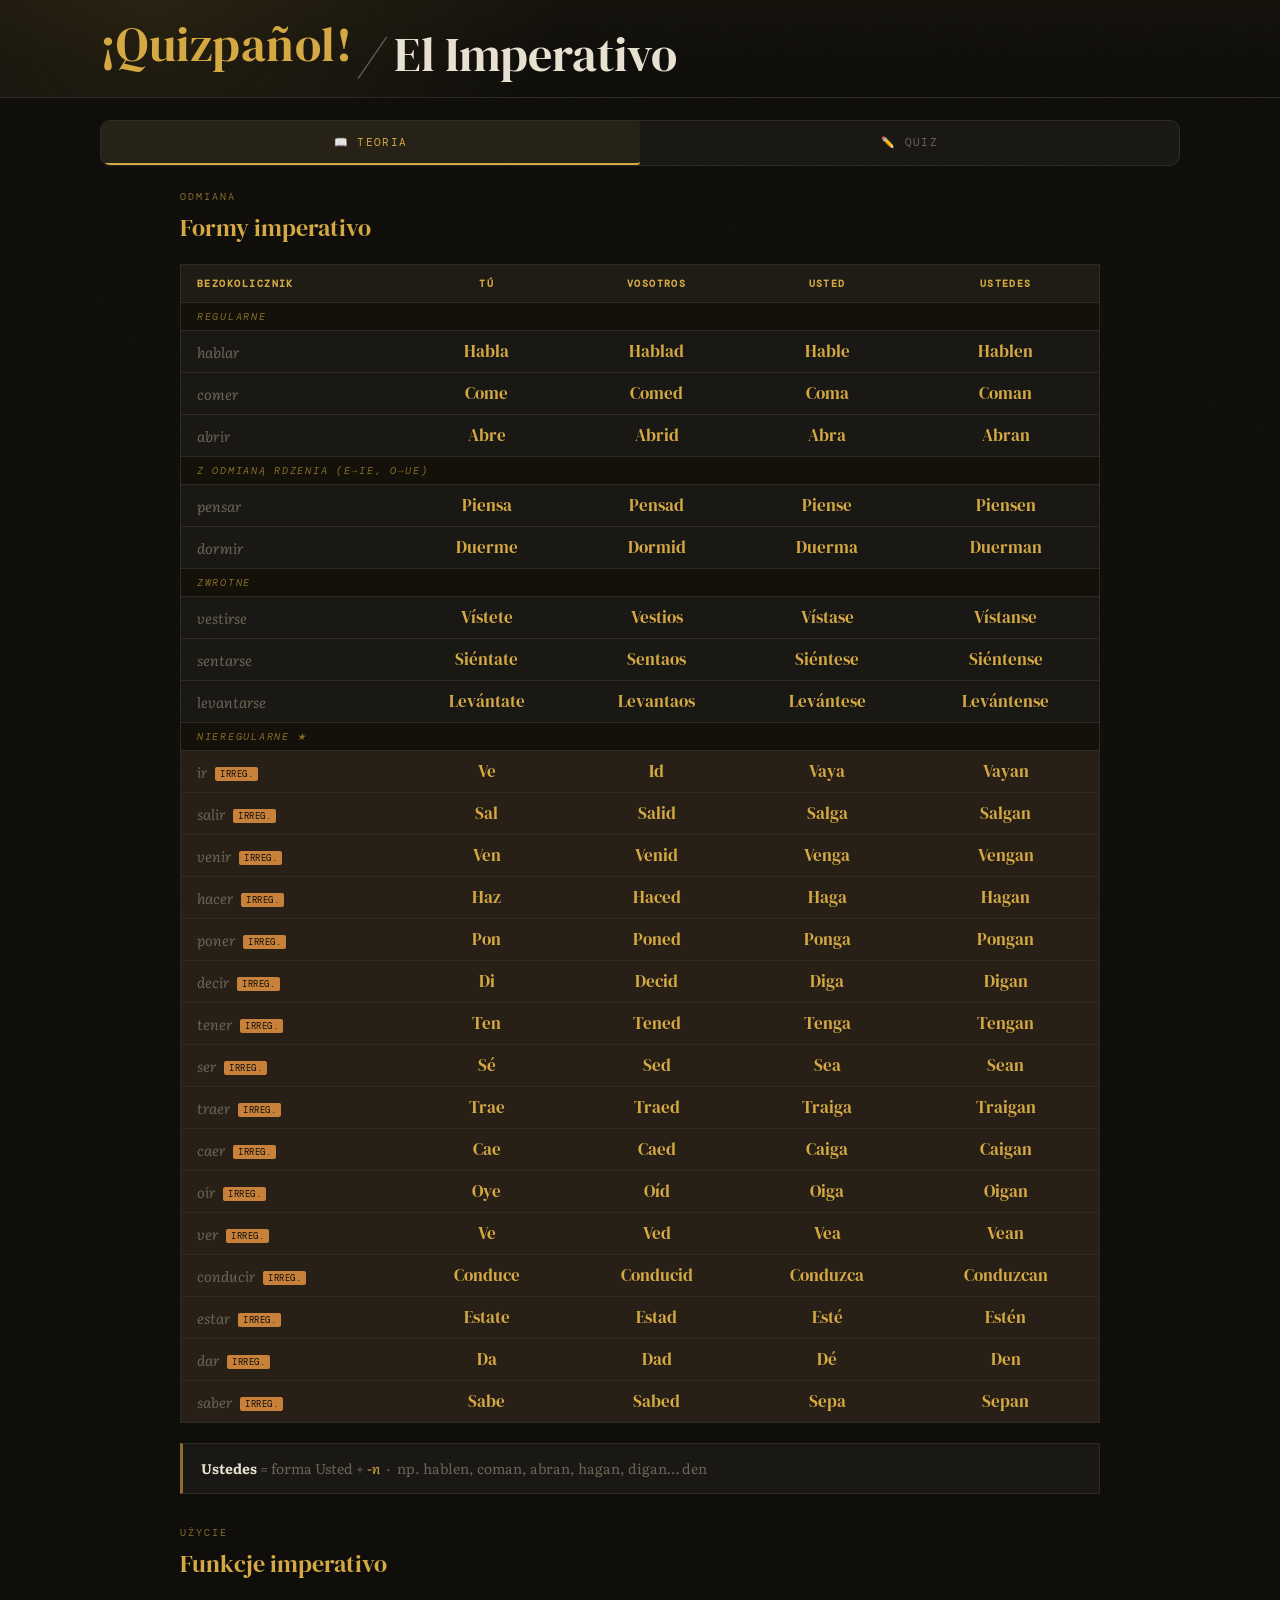
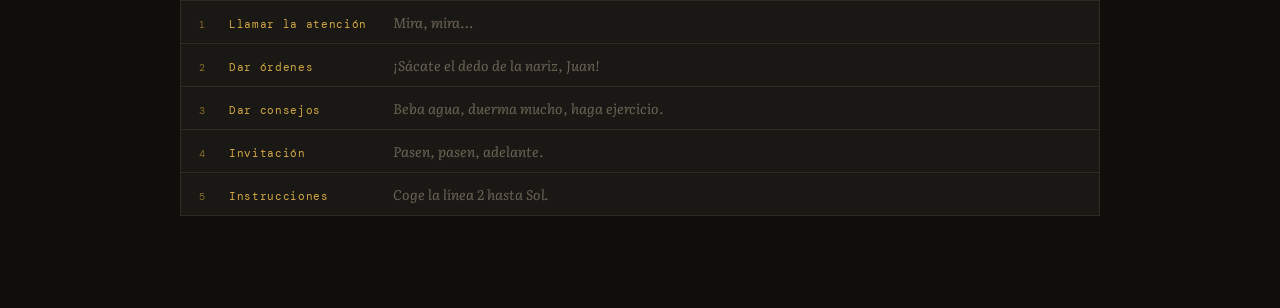
==== imperativo.html @ 15cd4f67 "feat(layout): standardize page header and lesson breadcrumb" ====
<!DOCTYPE html>
<html lang="es">
<head>
<meta charset="UTF-8">
<meta name="viewport" content="width=device-width, initial-scale=1.0">
<title>¡Quizpañol! · El Imperativo</title>
<link rel="stylesheet" href="style.css">
</head>
<body>

<header class="global-header">
  <div class="container header-inner">
    <a class="brand-name" href="index.html">¡Quizpañol!</a>
    <nav class="breadcrumb" aria-label="Breadcrumb">
      <span class="crumb-slash" aria-hidden="true">/</span>
      <span aria-current="page">El Imperativo</span>
    </nav>
  </div>
</header>

<main class="lesson-main">
<nav class="tabs" aria-label="Widoki lekcji">
  <button class="tab active" onclick="showTab('teoria', this)">📖 Teoria</button>
  <button class="tab" onclick="showTab('quiz', this)">✏️ Quiz</button>
</nav>

<!-- Section: theory -->
<div class="section active" id="tab-teoria">
<div class="teoria-wrap">

  <div class="t-label">Odmiana</div>
  <h2>Formy imperativo</h2>

  <table class="main-table">
    <thead>
      <tr>
        <th>Bezokolicznik</th>
        <th>Tú</th>
        <th>Vosotros</th>
        <th>Usted</th>
        <th>Ustedes</th>
      </tr>
    </thead>
    <tbody>
      <tr class="section-row"><td colspan="5">Regularne</td></tr>
      <tr><td>hablar</td><td>Habla</td><td>Hablad</td><td>Hable</td><td>Hablen</td></tr>
      <tr><td>comer</td><td>Come</td><td>Comed</td><td>Coma</td><td>Coman</td></tr>
      <tr><td>abrir</td><td>Abre</td><td>Abrid</td><td>Abra</td><td>Abran</td></tr>

      <tr class="section-row"><td colspan="5">Z odmianą rdzenia (e→ie, o→ue)</td></tr>
      <tr><td>pensar</td><td>Piensa</td><td>Pensad</td><td>Piense</td><td>Piensen</td></tr>
      <tr><td>dormir</td><td>Duerme</td><td>Dormid</td><td>Duerma</td><td>Duerman</td></tr>

      <tr class="section-row"><td colspan="5">Zwrotne</td></tr>
      <tr><td>vestirse</td><td>Vístete</td><td>Vestios</td><td>Vístase</td><td>Vístanse</td></tr>
      <tr><td>sentarse</td><td>Siéntate</td><td>Sentaos</td><td>Siéntese</td><td>Siéntense</td></tr>
      <tr><td>levantarse</td><td>Levántate</td><td>Levantaos</td><td>Levántese</td><td>Levántense</td></tr>

      <tr class="section-row"><td colspan="5">Nieregularne ★</td></tr>
      <tr class="irreg"><td>ir <span class="badge">irreg.</span></td><td>Ve</td><td>Id</td><td>Vaya</td><td>Vayan</td></tr>
      <tr class="irreg"><td>salir <span class="badge">irreg.</span></td><td>Sal</td><td>Salid</td><td>Salga</td><td>Salgan</td></tr>
      <tr class="irreg"><td>venir <span class="badge">irreg.</span></td><td>Ven</td><td>Venid</td><td>Venga</td><td>Vengan</td></tr>
      <tr class="irreg"><td>hacer <span class="badge">irreg.</span></td><td>Haz</td><td>Haced</td><td>Haga</td><td>Hagan</td></tr>
      <tr class="irreg"><td>poner <span class="badge">irreg.</span></td><td>Pon</td><td>Poned</td><td>Ponga</td><td>Pongan</td></tr>
      <tr class="irreg"><td>decir <span class="badge">irreg.</span></td><td>Di</td><td>Decid</td><td>Diga</td><td>Digan</td></tr>
      <tr class="irreg"><td>tener <span class="badge">irreg.</span></td><td>Ten</td><td>Tened</td><td>Tenga</td><td>Tengan</td></tr>
      <tr class="irreg"><td>ser <span class="badge">irreg.</span></td><td>Sé</td><td>Sed</td><td>Sea</td><td>Sean</td></tr>
      <tr class="irreg"><td>traer <span class="badge">irreg.</span></td><td>Trae</td><td>Traed</td><td>Traiga</td><td>Traigan</td></tr>
      <tr class="irreg"><td>caer <span class="badge">irreg.</span></td><td>Cae</td><td>Caed</td><td>Caiga</td><td>Caigan</td></tr>
      <tr class="irreg"><td>oír <span class="badge">irreg.</span></td><td>Oye</td><td>Oíd</td><td>Oiga</td><td>Oigan</td></tr>
      <tr class="irreg"><td>ver <span class="badge">irreg.</span></td><td>Ve</td><td>Ved</td><td>Vea</td><td>Vean</td></tr>
      <tr class="irreg"><td>conducir <span class="badge">irreg.</span></td><td>Conduce</td><td>Conducid</td><td>Conduzca</td><td>Conduzcan</td></tr>
      <tr class="irreg"><td>estar <span class="badge">irreg.</span></td><td>Estate</td><td>Estad</td><td>Esté</td><td>Estén</td></tr>
      <tr class="irreg"><td>dar <span class="badge">irreg.</span></td><td>Da</td><td>Dad</td><td>Dé</td><td>Den</td></tr>
      <tr class="irreg"><td>saber <span class="badge">irreg.</span></td><td>Sabe</td><td>Sabed</td><td>Sepa</td><td>Sepan</td></tr>
    </tbody>
  </table>

  <div class="note">
    <strong>Ustedes</strong> = forma Usted + <em>-n</em> &nbsp;·&nbsp; np. hablen, coman, abran, hagan, digan… den
  </div>

  <div class="t-label mt-lg">Użycie</div>
  <h2>Funkcje imperativo</h2>

  <div class="func-list">
    <div class="func-item">
      <span class="func-num">1</span>
      <span class="func-name">Llamar la atención</span>
      <span class="func-ex">Mira, mira…</span>
    </div>
    <div class="func-item">
      <span class="func-num">2</span>
      <span class="func-name">Dar órdenes</span>
      <span class="func-ex">¡Sácate el dedo de la nariz, Juan!</span>
    </div>
    <div class="func-item">
      <span class="func-num">3</span>
      <span class="func-name">Dar consejos</span>
      <span class="func-ex">Beba agua, duerma mucho, haga ejercicio.</span>
    </div>
    <div class="func-item">
      <span class="func-num">4</span>
      <span class="func-name">Invitación</span>
      <span class="func-ex">Pasen, pasen, adelante.</span>
    </div>
    <div class="func-item">
      <span class="func-num">5</span>
      <span class="func-name">Instrucciones</span>
      <span class="func-ex">Coge la línea 2 hasta Sol.</span>
    </div>
  </div>

</div>
</div>

<!-- Section: quiz -->
<div class="section" id="tab-quiz">
<div class="quiz-wrap">

  <div class="mode-row">
    <button class="mode-btn active" onclick="setMode('all', event)">Wszystkie</button>
    <button class="mode-btn" onclick="setMode('tú', event)">Tú</button>
    <button class="mode-btn" onclick="setMode('vosotros', event)">Vosotros</button>
    <button class="mode-btn" onclick="setMode('usted', event)">Usted</button>
    <button class="mode-btn" onclick="setMode('ustedes', event)">Ustedes</button>
  </div>

  <div class="progress-row">
    <div class="progress-bar"><div class="progress-fill" id="progressFill"></div></div>
    <div class="progress-text" id="progressText">0 / 0</div>
  </div>

  <div id="quizArea"></div>

</div>
</div>

</main>

<script>
// Switch between theory and quiz tabs
function showTab(id, btn) {
  document.querySelectorAll('.section').forEach(s => s.classList.remove('active'));
  document.querySelectorAll('.tab').forEach(b => b.classList.remove('active'));
  document.getElementById('tab-' + id).classList.add('active');
  btn.classList.add('active');
}

// Data format: [infinitive, tu, vosotros, usted, ustedes]
const ALL_VERBS = [
  ["hablar",    "Habla",     "Hablad",    "Hable",    "Hablen"],
  ["comer",     "Come",      "Comed",     "Coma",     "Coman"],
  ["abrir",     "Abre",      "Abrid",     "Abra",     "Abran"],
  ["pensar",    "Piensa",    "Pensad",    "Piense",   "Piensen"],
  ["dormir",    "Duerme",    "Dormid",    "Duerma",   "Duerman"],
  ["vestirse",  "Vístete",   "Vestios",   "Vístase",  "Vístanse"],
  ["sentarse",  "Siéntate",  "Sentaos",   "Siéntese", "Siéntense"],
  ["levantarse","Levántate", "Levantaos", "Levántese","Levántense"],
  ["ir",        "Ve",        "Id",        "Vaya",     "Vayan"],
  ["salir",     "Sal",       "Salid",     "Salga",    "Salgan"],
  ["venir",     "Ven",       "Venid",     "Venga",    "Vengan"],
  ["hacer",     "Haz",       "Haced",     "Haga",     "Hagan"],
  ["poner",     "Pon",       "Poned",     "Ponga",    "Pongan"],
  ["decir",     "Di",        "Decid",     "Diga",     "Digan"],
  ["tener",     "Ten",       "Tened",     "Tenga",    "Tengan"],
  ["ser",       "Sé",        "Sed",       "Sea",      "Sean"],
  ["traer",     "Trae",      "Traed",     "Traiga",   "Traigan"],
  ["caer",      "Cae",       "Caed",      "Caiga",    "Caigan"],
  ["oír",       "Oye",       "Oíd",       "Oiga",     "Oigan"],
  ["ver",       "Ve",        "Ved",       "Vea",      "Vean"],
  ["conducir",  "Conduce",   "Conducid",  "Conduzca", "Conduzcan"],
  ["estar",     "Estate",    "Estad",     "Esté",     "Estén"],
  ["dar",       "Da",        "Dad",       "Dé",       "Den"],
  ["saber",     "Sabe",      "Sabed",     "Sepa",     "Sepan"],
];

const PERSONS = ["Tú","Vosotros","Usted","Ustedes"];
const COL = [1, 2, 3, 4];
let mode = 'all', cards = [], idx = 0, correct = 0, wrong = 0, answered = false;

// Normalize user input for accent/mark-insensitive comparison
function normalize(s) {
  return s.trim().replace(/[¡!]/g,'').toLowerCase()
         .normalize('NFD').replace(/[\u0300-\u036f]/g,'');
}

// Build and shuffle quiz cards
function buildCards(m) {
  let list = [];
  ALL_VERBS.forEach(v => {
    PERSONS.forEach((p, i) => {
      if (m === 'all' || m === p.toLowerCase())
        list.push({ verb: v[0], person: p, answer: v[COL[i]] });
    });
  });
  for (let i = list.length - 1; i > 0; i--) {
    const j = Math.floor(Math.random() * (i + 1));
    [list[i], list[j]] = [list[j], list[i]];
  }
  return list;
}

function setMode(m, e) {
  mode = m;
  document.querySelectorAll('.mode-btn').forEach(b => b.classList.remove('active'));
  e.target.classList.add('active');
  startQuiz();
}

function startQuiz() {
  cards = buildCards(mode);
  idx = 0; correct = 0; wrong = 0;
  renderCard();
}

function updateProgress() {
  document.getElementById('progressFill').style.width = (idx / cards.length * 100) + '%';
  document.getElementById('progressText').textContent = idx + ' / ' + cards.length;
}

// Render the current quiz card
function renderCard() {
  updateProgress();
  const area = document.getElementById('quizArea');
  if (idx >= cards.length) { renderScore(); return; }
  answered = false;
  const c = cards[idx];
  area.innerHTML = `
    <div class="card">
      <div class="card-number">${idx + 1} z ${cards.length}</div>
      <div class="prompt">Podaj formę <strong>${c.person}</strong> od czasownika <strong>${c.verb}</strong></div>
      <div class="hint">Tryb rozkazujący · Imperativo</div>
      <div class="input-row">
        <span class="excl">¡</span>
        <input type="text" id="ans" placeholder="wpisz formę…" autocomplete="off" autocorrect="off" spellcheck="false" />
        <span class="excl">!</span>
      </div>
      <div class="feedback" id="fb"></div>
      <div class="btn-row">
        <button class="btn-check" id="btnCheck" onclick="checkAnswer()">Sprawdź</button>
        <button class="btn-skip" onclick="skipCard()">Pomiń</button>
      </div>
    </div>`;
  const inp = document.getElementById('ans');
  inp.focus();
  inp.addEventListener('keydown', e => {
    if (e.key === 'Enter') { if (!answered) checkAnswer(); else nextCard(); }
  });
}

// Check answer and prepare next step
function checkAnswer() {
  if (answered) return;
  answered = true;
  const c = cards[idx];
  const inp = document.getElementById('ans');
  const fb  = document.getElementById('fb');
  document.getElementById('btnCheck').style.display = 'none';
  const ok = normalize(inp.value) === normalize(c.answer);
  if (ok) {
    correct++; inp.classList.add('correct');
    fb.textContent = '✓ Brawo!'; fb.className = 'feedback correct';
  } else {
    wrong++; inp.classList.add('wrong');
    fb.innerHTML = `✗ Poprawna forma: <strong style="color:var(--correct)">¡${c.answer}!</strong>`;
    fb.className = 'feedback wrong';
  }
  inp.disabled = true;
  document.querySelector('.btn-row').insertAdjacentHTML('afterbegin',
    `<button class="btn-next" onclick="nextCard()">Dalej →</button>`);
}

function skipCard() {
  if (answered) return;
  answered = true; wrong++;
  const c = cards[idx];
  const inp = document.getElementById('ans');
  inp.disabled = true;
  const fb = document.getElementById('fb');
  fb.innerHTML = `Forma: <strong style="color:var(--gold)">¡${c.answer}!</strong>`;
  fb.className = 'feedback wrong';
  document.getElementById('btnCheck').style.display = 'none';
  document.querySelector('.btn-row').insertAdjacentHTML('afterbegin',
    `<button class="btn-next" onclick="nextCard()">Dalej →</button>`);
}

function nextCard() { idx++; renderCard(); }

// Final results screen
function renderScore() {
  const total = cards.length;
  const pct = Math.round(correct / total * 100);
  const msg = pct === 100 ? '¡Perfecto! Wszystko idealnie!' :
              pct >= 80  ? 'Świetnie! Prawie bezbłędnie.' :
              pct >= 60  ? 'Dobrze, ale powtórz nieregularne.' :
                           'Warto poćwiczyć jeszcze raz!';
  document.getElementById('progressFill').style.width = '100%';
  document.getElementById('progressText').textContent = total + ' / ' + total;
  document.getElementById('quizArea').innerHTML = `
    <div class="score-screen">
      <div class="score-big">${pct}%</div>
      <div class="score-label">Wynik końcowy</div>
      <div class="stats">
        <div class="stat"><div class="stat-val good">${correct}</div><div class="stat-lbl">Poprawnie</div></div>
        <div class="stat"><div class="stat-val bad">${wrong}</div><div class="stat-lbl">Błędy</div></div>
        <div class="stat"><div class="stat-val">${total}</div><div class="stat-lbl">Razem</div></div>
      </div>
      <div class="score-msg">${msg}</div>
      <button class="btn-restart" onclick="startQuiz()">Jeszcze raz ↺</button>
    </div>`;
}

startQuiz();
</script>
</body>
</html>
---- style.css ----
@import url('https://fonts.googleapis.com/css2?family=DM+Serif+Display:ital@0;1&family=DM+Mono:wght@400;500&family=Literata:ital,wght@0,300;0,400;1,300&display=swap');

/* 1) Global variables */
:root {
  --bg:         #0f0e0b;
  --card:       #1a1814;
  --card-dark:  #131109;
  --border:     #2e2b24;
  --gold:       #d4a843;
  --gold-dim:   #8a6e2a;
  --gold-bg:    rgba(212,168,67,0.07);
  --text:       #e8e0d0;
  --muted:      #6b6456;
  --correct:    #4caf87;
  --wrong:      #c0504a;
  --input-bg:   #211f1a;
  --orange:     #c8813a;
  --orange-bg:  rgba(200,129,58,0.08);
}

/* 2) Reset and base */
*, *::before, *::after { margin: 0; padding: 0; box-sizing: border-box; }

body {
  background: var(--bg);
  color: var(--text);
  font-family: 'Literata', serif;
  min-height: 100vh;
}

/* Subtle background texture */
body::before {
  content: '';
  position: fixed;
  inset: 0;
  background-image: url("data:image/svg+xml,%3Csvg viewBox='0 0 256 256' xmlns='http://www.w3.org/2000/svg'%3E%3Cfilter id='noise'%3E%3CfeTurbulence type='fractalNoise' baseFrequency='0.9' numOctaves='4' stitchTiles='stitch'/%3E%3C/filter%3E%3Crect width='100%25' height='100%25' filter='url(%23noise)' opacity='0.04'/%3E%3C/svg%3E");
  pointer-events: none;
  z-index: 0;
  opacity: 0.4;
}

.container {
  width: min(1080px, 100% - 40px);
  margin: 0 auto;
}

.brand-name {
  font-family: 'DM Serif Display', serif;
  font-size: clamp(2rem, 5vw, 3rem);
  text-decoration: none;
  color: var(--gold);
  line-height: 1.1;
  letter-spacing: 0.01em;
}

.brand-meta {
  font-family: 'DM Mono', monospace;
  font-size: 0.62rem;
  letter-spacing: 0.16em;
  text-transform: uppercase;
  color: var(--gold-dim);
  white-space: nowrap;
}

.brand-block {
  display: flex;
  flex-direction: column;
  align-items: flex-start;
  gap: 6px;
}

.header-subtitle {
  color: var(--muted);
  font-size: 0.95rem;
  line-height: 1.4;
  margin: 0;
}

.global-header {
  position: relative;
  z-index: 2;
  border-bottom: 1px solid var(--border);
  background:
    radial-gradient(circle at 12% 0%, rgba(212,168,67,0.10), transparent 36%),
    linear-gradient(180deg, rgba(212,168,67,0.03), transparent 72%);
}

.header-inner {
  display: flex;
  justify-content: flex-start;
  align-items: flex-start;
  gap: 10px;
  padding: 18px 0 16px;
}

.page-subtitle {
  color: var(--muted);
  font-size: 1rem;
  line-height: 1.5;
  max-width: 66ch;
}

.page-intro {
  margin-bottom: 24px;
}

.page-intro h1,
.lesson-hero h1 {
  font-family: 'DM Serif Display', serif;
  font-size: clamp(2rem, 5vw, 3rem);
  color: var(--text);
  font-weight: 400;
  line-height: 1.1;
  margin-top: 10px;
}

.lesson-main {
  width: min(1080px, 100% - 40px);
  margin: 0 auto;
  padding-top: 22px;
}

.lesson-hero {
  padding: 26px 0 18px;
}

.breadcrumb {
  display: flex;
  align-items: center;
  gap: 12px;
  font-family: 'DM Serif Display', serif;
  font-size: clamp(2rem, 5vw, 3rem);
  line-height: 1.1;
  letter-spacing: 0;
  color: var(--muted);
  width: auto;
  margin-top: 10px;
  margin-left: 2px;
}

.crumb-slash {
  display: inline-block;
  font-style: italic;
  transform: skew(-10deg);
}

.breadcrumb a {
  color: var(--gold);
  text-decoration: none;
  transition: color 0.2s, text-decoration-color 0.2s;
}

.breadcrumb a:hover {
  color: var(--text);
  text-decoration: underline;
}

.breadcrumb [aria-current="page"] {
  color: var(--text);
}

/* 3) Page layout: tabs, sections */

.tabs {
  position: relative;
  z-index: 1;
  display: flex;
  width: 100%;
  border: 1px solid var(--border);
  border-radius: 10px;
  overflow: hidden;
  margin-bottom: 24px;
  background: var(--card);
  box-shadow: 0 4px 16px rgba(32, 56, 96, 0.05);
}

.tab {
  flex: 1;
  padding: 14px 16px;
  font-family: 'DM Mono', monospace;
  font-size: 0.68rem;
  letter-spacing: 0.12em;
  text-transform: uppercase;
  color: var(--muted);
  background: none;
  border: none;
  border-bottom: 2px solid transparent;
  cursor: pointer;
  transition: color 0.2s, border-color 0.2s, background 0.2s;
}

.tab:hover { color: var(--text); }

.tab.active {
  color: var(--gold);
  border-bottom-color: var(--gold);
  background: var(--gold-bg);
}

.section { display: none; position: relative; z-index: 1; }
.section.active { display: block; }

/* 4) Theory section */
.teoria-wrap {
  max-width: 920px;
  margin: 0 auto;
  padding: 0 0 64px;
}

.t-label {
  font-family: 'DM Mono', monospace;
  font-size: 0.62rem;
  letter-spacing: 0.2em;
  text-transform: uppercase;
  color: var(--gold-dim);
  margin-bottom: 8px;
}

h2 {
  font-family: 'DM Serif Display', serif;
  font-size: 1.5rem;
  color: var(--gold);
  font-weight: 400;
  margin-bottom: 20px;
}

.main-table {
  width: 100%;
  border-collapse: collapse;
  background: var(--card);
  border: 1px solid var(--border);
  margin-bottom: 20px;
  font-size: 0.95rem;
}

.main-table thead tr { background: #1f1c16; }

.main-table thead th {
  font-family: 'DM Mono', monospace;
  font-size: 0.65rem;
  letter-spacing: 0.14em;
  text-transform: uppercase;
  color: var(--gold);
  padding: 12px 16px;
  text-align: center;
  border-bottom: 1px solid var(--border);
}

.main-table thead th:first-child { text-align: left; }

.main-table tbody tr {
  border-bottom: 1px solid var(--border);
  transition: background 0.15s;
}

.main-table tbody tr:last-child { border-bottom: none; }
.main-table tbody tr:hover       { background: rgba(212,168,67,0.04); }
.main-table tbody tr.irreg       { background: var(--orange-bg); }
.main-table tbody tr.irreg:hover { background: rgba(200,129,58,0.13); }

.main-table tbody tr.section-row td {
  font-family: 'DM Mono', monospace;
  font-size: 0.6rem;
  letter-spacing: 0.18em;
  text-transform: uppercase;
  color: var(--gold-dim);
  padding: 7px 16px;
  background: var(--card-dark);
  border-top: 1px solid var(--border);
}

.main-table td               { padding: 9px 16px; vertical-align: middle; }
.main-table td:first-child   { font-style: italic; color: var(--muted); font-size: 0.9rem; }
.main-table td:not(:first-child) {
  text-align: center;
  font-family: 'DM Serif Display', serif;
  font-size: 1.05rem;
  color: var(--gold);
}

.badge {
  display: inline-block;
  font-family: 'DM Mono', monospace;
  font-size: 0.55rem;
  background: var(--orange);
  color: var(--bg);
  border-radius: 2px;
  padding: 1px 5px;
  letter-spacing: 0.06em;
  text-transform: uppercase;
  vertical-align: middle;
  margin-left: 4px;
  font-style: normal;
}

.note {
  background: var(--card);
  border: 1px solid var(--border);
  border-left: 3px solid var(--gold-dim);
  padding: 13px 18px;
  font-size: 0.87rem;
  color: var(--muted);
  margin-bottom: 28px;
  line-height: 1.7;
}

.note strong { color: var(--text); }
.note em     { color: var(--gold); font-style: italic; }

.info-box {
  background: var(--card);
  border: 1px solid var(--border);
  border-left: 3px solid var(--gold);
  padding: 16px 20px;
  margin-bottom: 20px;
  font-size: 0.9rem;
  color: var(--muted);
  line-height: 1.8;
}

.info-box strong {
  font-family: 'DM Mono', monospace;
  font-size: 0.72rem;
  letter-spacing: 0.06em;
  text-transform: uppercase;
  color: var(--gold);
  display: block;
  margin-bottom: 8px;
}

.info-box em {
  font-family: 'DM Serif Display', serif;
  font-size: 1rem;
  color: var(--text);
  font-style: italic;
}

.func-list {
  background: var(--card);
  border: 1px solid var(--border);
  overflow: hidden;
  margin-bottom: 28px;
}

.func-item {
  display: flex;
  align-items: baseline;
  gap: 14px;
  padding: 11px 18px;
  border-bottom: 1px solid var(--border);
  font-size: 0.9rem;
}

.func-item:last-child { border-bottom: none; }

.func-num {
  font-family: 'DM Mono', monospace;
  font-size: 0.65rem;
  color: var(--gold-dim);
  min-width: 16px;
}

.func-name {
  font-family: 'DM Mono', monospace;
  font-size: 0.7rem;
  color: var(--gold);
  letter-spacing: 0.06em;
  min-width: 150px;
}

.func-ex {
  font-style: italic;
  color: var(--muted);
  font-size: 0.87rem;
}

.conj-grid {
  display: grid;
  grid-template-columns: 1fr 1fr 1fr 1fr;
  border: 1px solid var(--border);
  overflow: hidden;
  margin-bottom: 20px;
  font-size: 0.9rem;
}

.conj-head {
  background: #1f1c16;
  font-family: 'DM Mono', monospace;
  font-size: 0.62rem;
  letter-spacing: 0.12em;
  text-transform: uppercase;
  color: var(--gold);
  padding: 10px 12px;
  text-align: center;
  border-bottom: 1px solid var(--border);
  border-right: 1px solid var(--border);
}

.conj-head:last-child { border-right: none; }

.conj-cell {
  padding: 9px 12px;
  border-top: 1px solid var(--border);
  border-right: 1px solid var(--border);
  text-align: center;
  background: var(--card);
}

.conj-cell:nth-child(4n) { border-right: none; }

.conj-cell .pronoun {
  font-size: 0.7rem;
  color: var(--muted);
  display: block;
  margin-bottom: 2px;
}

.conj-cell .haber {
  font-family: 'DM Mono', monospace;
  color: var(--gold);
  font-size: 0.9rem;
}

.conj-cell .participle {
  font-family: 'DM Serif Display', serif;
  font-size: 1rem;
  color: var(--text);
  font-style: italic;
}

.part-grid {
  display: grid;
  grid-template-columns: repeat(3, 1fr);
  gap: 12px;
  margin-bottom: 20px;
}

.part-card {
  background: var(--card);
  border: 1px solid var(--border);
  padding: 14px 16px;
  text-align: center;
}

.part-card .ending {
  font-family: 'DM Mono', monospace;
  font-size: 0.68rem;
  color: var(--muted);
  letter-spacing: 0.1em;
  text-transform: uppercase;
  margin-bottom: 6px;
}

.part-card .rule-arrow {
  font-family: 'DM Serif Display', serif;
  font-size: 1.1rem;
  color: var(--gold);
}

.part-card .example {
  font-size: 0.82rem;
  color: var(--muted);
  margin-top: 6px;
  font-style: italic;
  line-height: 1.6;
}

.irreg-grid {
  display: grid;
  grid-template-columns: repeat(4, 1fr);
  gap: 8px;
  margin-bottom: 28px;
}

.irreg-item {
  background: var(--orange-bg);
  border: 1px solid rgba(200,129,58,0.25);
  padding: 10px 12px;
  text-align: center;
}

.irreg-inf {
  font-family: 'DM Mono', monospace;
  font-size: 0.72rem;
  color: var(--orange);
  margin-bottom: 4px;
}

.irreg-part {
  font-family: 'DM Serif Display', serif;
  font-size: 1.1rem;
  color: var(--text);
}

/* 5) Quiz section */
.quiz-wrap {
  max-width: 680px;
  margin: 0 auto;
  padding: 0 0 64px;
}

.mode-row {
  display: flex;
  gap: 8px;
  margin-bottom: 24px;
  flex-wrap: wrap;
}

.mode-btn {
  font-family: 'DM Mono', monospace;
  font-size: 0.65rem;
  letter-spacing: 0.1em;
  text-transform: uppercase;
  background: transparent;
  border: 1px solid var(--border);
  color: var(--muted);
  padding: 6px 12px;
  border-radius: 2px;
  cursor: pointer;
  transition: all 0.15s;
}

.mode-btn.active {
  border-color: var(--gold-dim);
  color: var(--gold);
  background: var(--gold-bg);
}

.mode-btn:hover:not(.active) { border-color: var(--muted); color: var(--text); }

.progress-row {
  display: flex;
  align-items: center;
  gap: 12px;
  margin-bottom: 28px;
}

.progress-bar {
  flex: 1;
  height: 3px;
  background: var(--border);
  border-radius: 2px;
  overflow: hidden;
}

.progress-fill {
  height: 100%;
  background: var(--gold);
  border-radius: 2px;
  transition: width 0.4s ease;
}

.progress-text {
  font-family: 'DM Mono', monospace;
  font-size: 0.72rem;
  color: var(--muted);
  white-space: nowrap;
}

.card {
  background: var(--card);
  border: 1px solid var(--border);
  border-radius: 12px;
  padding: 36px 32px 32px;
  animation: fadeSlide 0.3s ease;
  box-shadow: 0 8px 24px rgba(32, 56, 96, 0.08);
}

@keyframes fadeSlide {
  from { opacity: 0; transform: translateY(12px); }
  to   { opacity: 1; transform: translateY(0); }
}

.card-number {
  font-family: 'DM Mono', monospace;
  font-size: 0.65rem;
  color: var(--gold-dim);
  letter-spacing: 0.15em;
  text-transform: uppercase;
  margin-bottom: 20px;
}

.prompt {
  font-size: 1.3rem;
  font-weight: 300;
  color: var(--text);
  margin-bottom: 8px;
  line-height: 1.5;
}

.prompt strong {
  font-family: 'DM Serif Display', serif;
  color: var(--gold);
  font-weight: 400;
  font-size: 1.5rem;
}

.hint {
  font-size: 0.8rem;
  color: var(--muted);
  font-style: italic;
  margin-bottom: 28px;
}

.input-row {
  display: flex;
  gap: 10px;
  align-items: center;
}

.excl {
  font-family: 'DM Serif Display', serif;
  font-size: 1.5rem;
  color: var(--gold-dim);
  line-height: 1;
}

input[type="text"] {
  flex: 1;
  background: var(--input-bg);
  border: 1px solid var(--border);
  border-radius: 3px;
  color: var(--text);
  font-family: 'DM Serif Display', serif;
  font-size: 1.3rem;
  padding: 10px 14px;
  outline: none;
  transition: border-color 0.2s;
  caret-color: var(--gold);
}

input[type="text"]:focus              { border-color: var(--gold-dim); }
input[type="text"].correct            { border-color: var(--correct); color: var(--correct); background: rgba(76,175,135,0.06); }
input[type="text"].wrong              { border-color: var(--wrong);   color: var(--wrong);   background: rgba(192,80,74,0.06); animation: shake 0.3s ease; }

@keyframes shake {
  0%,100% { transform: translateX(0); }
  25%     { transform: translateX(-6px); }
  75%     { transform: translateX(6px); }
}

.feedback {
  margin-top: 14px;
  font-size: 0.9rem;
  min-height: 1.4em;
  font-style: italic;
}

.feedback.correct { color: var(--correct); }
.feedback.wrong   { color: var(--wrong); }

.btn-row {
  display: flex;
  gap: 10px;
  margin-top: 28px;
}

button {
  font-family: 'DM Mono', monospace;
  font-size: 0.75rem;
  letter-spacing: 0.1em;
  text-transform: uppercase;
  border: none;
  border-radius: 3px;
  padding: 11px 20px;
  cursor: pointer;
  transition: all 0.15s;
}

.btn-check  { background: var(--gold); color: var(--bg); flex: 1; }
.btn-check:hover  { background: #e0b550; }
.btn-skip   { background: transparent; border: 1px solid var(--border); color: var(--muted); }
.btn-skip:hover   { border-color: var(--muted); color: var(--text); }
.btn-next   { background: var(--gold); color: var(--bg); flex: 1; }
.btn-next:hover   { background: #e0b550; }
.btn-restart { background: var(--gold); color: var(--bg); padding: 12px 32px; font-size: 0.78rem; }
.btn-restart:hover { background: #e0b550; }

.score-screen {
  text-align: center;
  padding: 48px 24px;
  background: var(--card);
  border: 1px solid var(--border);
  border-radius: 12px;
  animation: fadeSlide 0.4s ease;
  box-shadow: 0 8px 24px rgba(32, 56, 96, 0.08);
}

.score-big {
  font-family: 'DM Serif Display', serif;
  font-size: 5rem;
  color: var(--gold);
  line-height: 1;
  margin-bottom: 8px;
}

.score-label {
  font-family: 'DM Mono', monospace;
  font-size: 0.72rem;
  letter-spacing: 0.2em;
  text-transform: uppercase;
  color: var(--muted);
  margin-bottom: 28px;
}

.score-msg {
  font-size: 1.05rem;
  color: var(--text);
  font-style: italic;
  margin-bottom: 32px;
}

.stats { display: flex; gap: 24px; justify-content: center; margin-bottom: 28px; }
.stat  { text-align: center; }

.stat-val {
  font-family: 'DM Serif Display', serif;
  font-size: 2rem;
  color: var(--text);
  line-height: 1;
}

.stat-val.good { color: var(--correct); }
.stat-val.bad  { color: var(--wrong); }

.stat-lbl {
  font-family: 'DM Mono', monospace;
  font-size: 0.62rem;
  color: var(--muted);
  letter-spacing: 0.12em;
  text-transform: uppercase;
  margin-top: 4px;
}

/* 6) Utility helpers */
.mt-lg { margin-top: 32px; }
.mb-sm { margin-bottom: 12px; }

/* 7) Homepage */
.home-shell {
  position: relative;
  z-index: 1;
  width: min(1080px, 100% - 40px);
  margin: 0 auto;
  padding: 34px 0 70px;
}

.lesson-grid {
  display: grid;
  grid-template-columns: repeat(3, minmax(0, 1fr));
  gap: 14px;
}

.lesson-card {
  border: 1px solid var(--border);
  background: var(--card);
  padding: 18px 18px 20px;
  display: flex;
  flex-direction: column;
  min-height: 260px;
  border-radius: 12px;
  box-shadow: 0 8px 22px rgba(32, 56, 96, 0.07);
  transition: border-color 0.2s ease, transform 0.2s ease, background 0.2s ease, box-shadow 0.2s ease;
}

.lesson-card:hover {
  border-color: var(--gold-dim);
  transform: translateY(-3px);
  background: linear-gradient(180deg, rgba(212,168,67,0.05), transparent 36%), var(--card);
  box-shadow: 0 14px 28px rgba(32, 56, 96, 0.12);
}

.lesson-tag {
  font-family: 'DM Mono', monospace;
  text-transform: uppercase;
  letter-spacing: 0.12em;
  color: var(--gold-dim);
  font-size: 0.62rem;
  margin-bottom: 9px;
}

.lesson-card h2 {
  margin-bottom: 10px;
  font-size: 1.45rem;
  line-height: 1.2;
}

.lesson-card p {
  color: var(--muted);
  font-size: 0.9rem;
  line-height: 1.6;
}

.lesson-link {
  margin-top: auto;
  align-self: flex-start;
  font-family: 'DM Mono', monospace;
  text-transform: uppercase;
  letter-spacing: 0.1em;
  font-size: 0.64rem;
  text-decoration: none;
  border: 1px solid var(--gold-dim);
  color: var(--gold);
  background: var(--gold-bg);
  padding: 9px 12px;
  transition: background 0.2s ease, color 0.2s ease;
}

.lesson-link:hover {
  background: var(--gold);
  color: var(--bg);
}

.lesson-card-soon {
  border-style: dashed;
}

.lesson-link-disabled {
  border-color: var(--border);
  color: var(--muted);
  background: transparent;
  cursor: not-allowed;
}

@media (max-width: 980px) {
  .lesson-grid {
    grid-template-columns: repeat(2, minmax(0, 1fr));
  }
}

@media (max-width: 680px) {
  .container,
  .home-shell,
  .lesson-main {
    width: min(1080px, 100% - 26px);
  }

  .header-inner {
    padding-top: 14px;
    padding-bottom: 10px;
    flex-direction: column;
    align-items: flex-start;
    gap: 6px;
  }

  .breadcrumb {
    margin-top: 0;
    margin-left: 0;
  }

  .page-subtitle,
  .brand-meta {
    white-space: normal;
  }

  .header-subtitle {
    display: none;
  }

  .home-shell { padding-top: 24px; }

  .lesson-grid {
    grid-template-columns: 1fr;
  }

  .lesson-card {
    min-height: 0;
  }
}
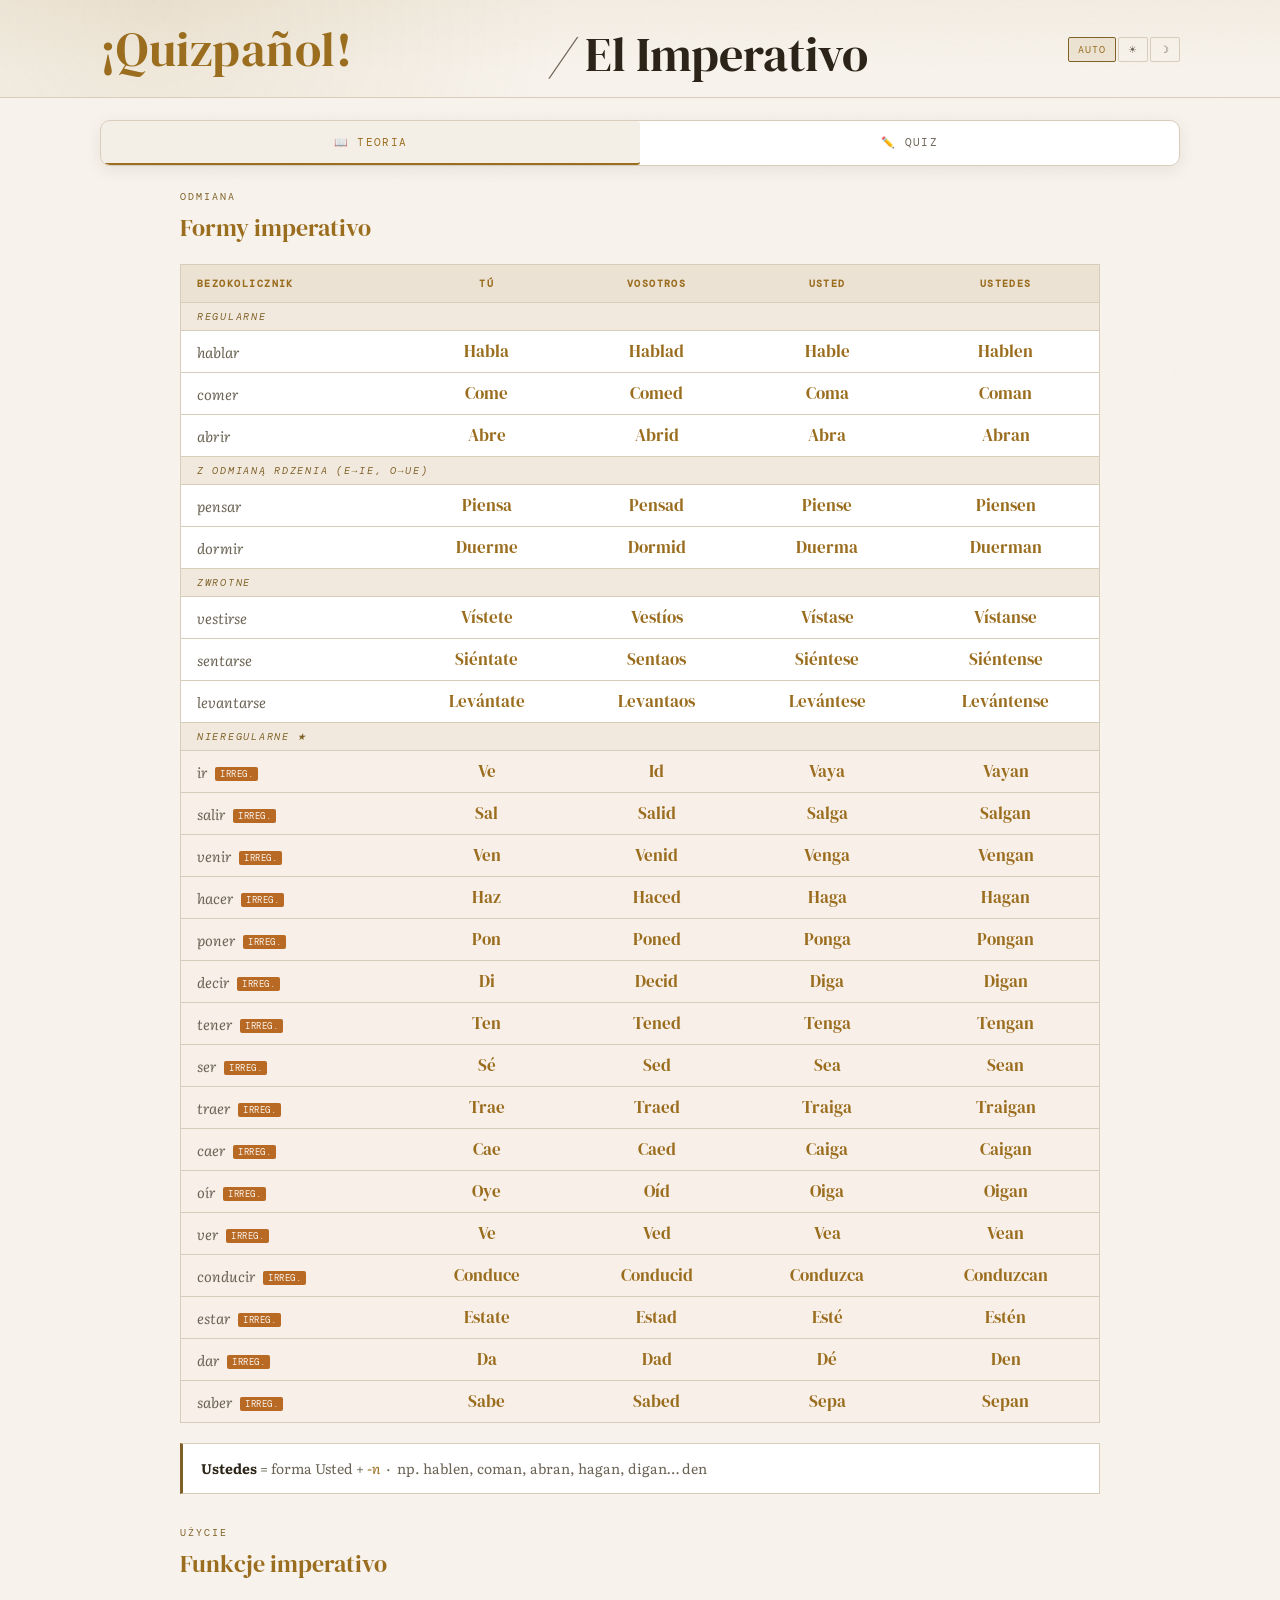
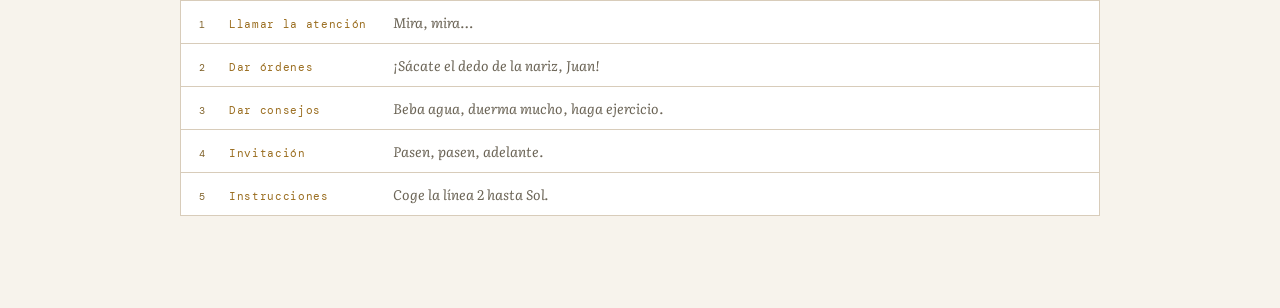
==== commit 5e9c3880: "Add Auto/Light/Dark theme switcher to header on all pages Agent-Logs-Url: https://github.com/Michael" ====
--- a/imperativo.html
+++ b/imperativo.html
@@ -5,6 +5,12 @@
 <meta name="viewport" content="width=device-width, initial-scale=1.0">
 <title>¡Quizpañol! · El Imperativo</title>
 <link rel="stylesheet" href="style.css">
+<script>
+  (function() {
+    var t = localStorage.getItem('quizpanol-theme');
+    if (t) document.documentElement.setAttribute('data-theme', t);
+  })();
+</script>
 </head>
 <body>
 
@@ -15,6 +21,11 @@
       <span class="crumb-slash" aria-hidden="true">/</span>
       <span aria-current="page">El Imperativo</span>
     </nav>
+    <div class="theme-switch" role="group" aria-label="Motyw">
+      <button class="theme-btn" data-theme-val="auto" onclick="setTheme('auto')" title="Automatyczny (systemowy)">Auto</button>
+      <button class="theme-btn" data-theme-val="light" onclick="setTheme('light')" title="Jasny">☀</button>
+      <button class="theme-btn" data-theme-val="dark" onclick="setTheme('dark')" title="Ciemny">☽</button>
+    </div>
   </div>
 </header>
 
@@ -52,7 +63,7 @@
       <tr><td>dormir</td><td>Duerme</td><td>Dormid</td><td>Duerma</td><td>Duerman</td></tr>
 
       <tr class="section-row"><td colspan="5">Zwrotne</td></tr>
-      <tr><td>vestirse</td><td>Vístete</td><td>Vestios</td><td>Vístase</td><td>Vístanse</td></tr>
+      <tr><td>vestirse</td><td>Vístete</td><td>Vestíos</td><td>Vístase</td><td>Vístanse</td></tr>
       <tr><td>sentarse</td><td>Siéntate</td><td>Sentaos</td><td>Siéntese</td><td>Siéntense</td></tr>
       <tr><td>levantarse</td><td>Levántate</td><td>Levantaos</td><td>Levántese</td><td>Levántense</td></tr>
 
@@ -154,7 +165,7 @@
   ["abrir",     "Abre",      "Abrid",     "Abra",     "Abran"],
   ["pensar",    "Piensa",    "Pensad",    "Piense",   "Piensen"],
   ["dormir",    "Duerme",    "Dormid",    "Duerma",   "Duerman"],
-  ["vestirse",  "Vístete",   "Vestios",   "Vístase",  "Vístanse"],
+  ["vestirse",  "Vístete",   "Vestíos",   "Vístase",  "Vístanse"],
   ["sentarse",  "Siéntate",  "Sentaos",   "Siéntese", "Siéntense"],
   ["levantarse","Levántate", "Levantaos", "Levántese","Levántense"],
   ["ir",        "Ve",        "Id",        "Vaya",     "Vayan"],
@@ -313,5 +324,6 @@
 
 startQuiz();
 </script>
+<script src="theme.js"></script>
 </body>
 </html>
--- a/style.css
+++ b/style.css
@@ -2,20 +2,95 @@
 
 /* 1) Global variables */
 :root {
-  --bg:         #0f0e0b;
-  --card:       #1a1814;
-  --card-dark:  #131109;
-  --border:     #2e2b24;
-  --gold:       #d4a843;
-  --gold-dim:   #8a6e2a;
-  --gold-bg:    rgba(212,168,67,0.07);
-  --text:       #e8e0d0;
-  --muted:      #6b6456;
-  --correct:    #4caf87;
-  --wrong:      #c0504a;
-  --input-bg:   #211f1a;
-  --orange:     #c8813a;
-  --orange-bg:  rgba(200,129,58,0.08);
+  color-scheme: light;
+  --bg:                      #f7f3ec;
+  --card:                    #ffffff;
+  --card-dark:               #f1e9dd;
+  --border:                  #d8ccba;
+  --gold:                    #9a6d1f;
+  --gold-dim:                #7f6128;
+  --gold-bg:                 rgba(154,109,31,0.11);
+  --text:                    #2c2418;
+  --muted:                   #6b6456;
+  --correct:                 #2f8f6a;
+  --wrong:                   #b24a44;
+  --input-bg:                #fcfaf6;
+  --orange:                  #b86a25;
+  --orange-bg:               rgba(184,106,37,0.10);
+  --header-bg-accent:        rgba(154,109,31,0.10);
+  --header-bg-line:          rgba(154,109,31,0.05);
+  --table-head-bg:           #ebe2d4;
+  --table-row-hover:         rgba(154,109,31,0.07);
+  --irreg-row-hover:         rgba(184,106,37,0.17);
+  --irreg-border:            rgba(184,106,37,0.35);
+  --btn-primary-hover:       #ae7d29;
+  --input-correct-bg:        rgba(47,143,106,0.10);
+  --input-wrong-bg:          rgba(178,74,68,0.10);
+  --shadow-soft:             rgba(44,36,24,0.08);
+  --shadow-strong:           rgba(44,36,24,0.14);
+  --noise-opacity:           0.16;
+}
+
+@media (prefers-color-scheme: dark) {
+  :root:not([data-theme="light"]):not([data-theme="dark"]) {
+    color-scheme: dark;
+    --bg:                      #0f0e0b;
+    --card:                    #1a1814;
+    --card-dark:               #131109;
+    --border:                  #2e2b24;
+    --gold:                    #d4a843;
+    --gold-dim:                #8a6e2a;
+    --gold-bg:                 rgba(212,168,67,0.07);
+    --text:                    #e8e0d0;
+    --muted:                   #8a816f;
+    --correct:                 #4caf87;
+    --wrong:                   #c0504a;
+    --input-bg:                #211f1a;
+    --orange:                  #c8813a;
+    --orange-bg:               rgba(200,129,58,0.08);
+    --header-bg-accent:        rgba(212,168,67,0.10);
+    --header-bg-line:          rgba(212,168,67,0.03);
+    --table-head-bg:           #1f1c16;
+    --table-row-hover:         rgba(212,168,67,0.04);
+    --irreg-row-hover:         rgba(200,129,58,0.13);
+    --irreg-border:            rgba(200,129,58,0.25);
+    --btn-primary-hover:       #e0b550;
+    --input-correct-bg:        rgba(76,175,135,0.06);
+    --input-wrong-bg:          rgba(192,80,74,0.06);
+    --shadow-soft:             rgba(32,56,96,0.08);
+    --shadow-strong:           rgba(32,56,96,0.12);
+    --noise-opacity:           0.4;
+  }
+}
+
+:root[data-theme="dark"] {
+  color-scheme: dark;
+  --bg:                      #0f0e0b;
+  --card:                    #1a1814;
+  --card-dark:               #131109;
+  --border:                  #2e2b24;
+  --gold:                    #d4a843;
+  --gold-dim:                #8a6e2a;
+  --gold-bg:                 rgba(212,168,67,0.07);
+  --text:                    #e8e0d0;
+  --muted:                   #8a816f;
+  --correct:                 #4caf87;
+  --wrong:                   #c0504a;
+  --input-bg:                #211f1a;
+  --orange:                  #c8813a;
+  --orange-bg:               rgba(200,129,58,0.08);
+  --header-bg-accent:        rgba(212,168,67,0.10);
+  --header-bg-line:          rgba(212,168,67,0.03);
+  --table-head-bg:           #1f1c16;
+  --table-row-hover:         rgba(212,168,67,0.04);
+  --irreg-row-hover:         rgba(200,129,58,0.13);
+  --irreg-border:            rgba(200,129,58,0.25);
+  --btn-primary-hover:       #e0b550;
+  --input-correct-bg:        rgba(76,175,135,0.06);
+  --input-wrong-bg:          rgba(192,80,74,0.06);
+  --shadow-soft:             rgba(32,56,96,0.08);
+  --shadow-strong:           rgba(32,56,96,0.12);
+  --noise-opacity:           0.4;
 }
 
 /* 2) Reset and base */
@@ -36,7 +111,7 @@
   background-image: url("data:image/svg+xml,%3Csvg viewBox='0 0 256 256' xmlns='http://www.w3.org/2000/svg'%3E%3Cfilter id='noise'%3E%3CfeTurbulence type='fractalNoise' baseFrequency='0.9' numOctaves='4' stitchTiles='stitch'/%3E%3C/filter%3E%3Crect width='100%25' height='100%25' filter='url(%23noise)' opacity='0.04'/%3E%3C/svg%3E");
   pointer-events: none;
   z-index: 0;
-  opacity: 0.4;
+  opacity: var(--noise-opacity);
 }
 
 .container {
@@ -81,16 +156,48 @@
   z-index: 2;
   border-bottom: 1px solid var(--border);
   background:
-    radial-gradient(circle at 12% 0%, rgba(212,168,67,0.10), transparent 36%),
-    linear-gradient(180deg, rgba(212,168,67,0.03), transparent 72%);
+    radial-gradient(circle at 12% 0%, var(--header-bg-accent), transparent 36%),
+    linear-gradient(180deg, var(--header-bg-line), transparent 72%);
 }
 
 .header-inner {
   display: flex;
-  justify-content: flex-start;
-  align-items: flex-start;
+  justify-content: space-between;
+  align-items: center;
   gap: 10px;
   padding: 18px 0 16px;
+}
+
+.theme-switch {
+  display: flex;
+  gap: 2px;
+  flex-shrink: 0;
+  align-items: center;
+}
+
+.theme-btn {
+  font-family: 'DM Mono', monospace;
+  font-size: 0.6rem;
+  letter-spacing: 0.1em;
+  text-transform: uppercase;
+  background: transparent;
+  border: 1px solid var(--border);
+  color: var(--muted);
+  padding: 5px 9px;
+  border-radius: 2px;
+  cursor: pointer;
+  transition: all 0.15s;
+}
+
+.theme-btn.active {
+  border-color: var(--gold-dim);
+  color: var(--gold);
+  background: var(--gold-bg);
+}
+
+.theme-btn:hover:not(.active) {
+  border-color: var(--muted);
+  color: var(--text);
 }
 
 .page-subtitle {
@@ -171,7 +278,7 @@
   overflow: hidden;
   margin-bottom: 24px;
   background: var(--card);
-  box-shadow: 0 4px 16px rgba(32, 56, 96, 0.05);
+  box-shadow: 0 4px 16px var(--shadow-soft);
 }
 
 .tab {
@@ -233,7 +340,7 @@
   font-size: 0.95rem;
 }
 
-.main-table thead tr { background: #1f1c16; }
+.main-table thead tr { background: var(--table-head-bg); }
 
 .main-table thead th {
   font-family: 'DM Mono', monospace;
@@ -254,9 +361,9 @@
 }
 
 .main-table tbody tr:last-child { border-bottom: none; }
-.main-table tbody tr:hover       { background: rgba(212,168,67,0.04); }
+.main-table tbody tr:hover       { background: var(--table-row-hover); }
 .main-table tbody tr.irreg       { background: var(--orange-bg); }
-.main-table tbody tr.irreg:hover { background: rgba(200,129,58,0.13); }
+.main-table tbody tr.irreg:hover { background: var(--irreg-row-hover); }
 
 .main-table tbody tr.section-row td {
   font-family: 'DM Mono', monospace;
@@ -384,7 +491,7 @@
 }
 
 .conj-head {
-  background: #1f1c16;
+  background: var(--table-head-bg);
   font-family: 'DM Mono', monospace;
   font-size: 0.62rem;
   letter-spacing: 0.12em;
@@ -409,10 +516,11 @@
 .conj-cell:nth-child(4n) { border-right: none; }
 
 .conj-cell .pronoun {
-  font-size: 0.7rem;
+  font-style: italic;
+  font-size: 0.9rem;
   color: var(--muted);
   display: block;
-  margin-bottom: 2px;
+  margin-bottom: 0;
 }
 
 .conj-cell .haber {
@@ -474,7 +582,7 @@
 
 .irreg-item {
   background: var(--orange-bg);
-  border: 1px solid rgba(200,129,58,0.25);
+  border: 1px solid var(--irreg-border);
   padding: 10px 12px;
   text-align: center;
 }
@@ -563,7 +671,7 @@
   border-radius: 12px;
   padding: 36px 32px 32px;
   animation: fadeSlide 0.3s ease;
-  box-shadow: 0 8px 24px rgba(32, 56, 96, 0.08);
+  box-shadow: 0 8px 24px var(--shadow-soft);
 }
 
 @keyframes fadeSlide {
@@ -630,8 +738,8 @@
 }
 
 input[type="text"]:focus              { border-color: var(--gold-dim); }
-input[type="text"].correct            { border-color: var(--correct); color: var(--correct); background: rgba(76,175,135,0.06); }
-input[type="text"].wrong              { border-color: var(--wrong);   color: var(--wrong);   background: rgba(192,80,74,0.06); animation: shake 0.3s ease; }
+input[type="text"].correct            { border-color: var(--correct); color: var(--correct); background: var(--input-correct-bg); }
+input[type="text"].wrong              { border-color: var(--wrong);   color: var(--wrong);   background: var(--input-wrong-bg); animation: shake 0.3s ease; }
 
 @keyframes shake {
   0%,100% { transform: translateX(0); }
@@ -668,13 +776,13 @@
 }
 
 .btn-check  { background: var(--gold); color: var(--bg); flex: 1; }
-.btn-check:hover  { background: #e0b550; }
+.btn-check:hover  { background: var(--btn-primary-hover); }
 .btn-skip   { background: transparent; border: 1px solid var(--border); color: var(--muted); }
 .btn-skip:hover   { border-color: var(--muted); color: var(--text); }
 .btn-next   { background: var(--gold); color: var(--bg); flex: 1; }
-.btn-next:hover   { background: #e0b550; }
+.btn-next:hover   { background: var(--btn-primary-hover); }
 .btn-restart { background: var(--gold); color: var(--bg); padding: 12px 32px; font-size: 0.78rem; }
-.btn-restart:hover { background: #e0b550; }
+.btn-restart:hover { background: var(--btn-primary-hover); }
 
 .score-screen {
   text-align: center;
@@ -683,7 +791,7 @@
   border: 1px solid var(--border);
   border-radius: 12px;
   animation: fadeSlide 0.4s ease;
-  box-shadow: 0 8px 24px rgba(32, 56, 96, 0.08);
+  box-shadow: 0 8px 24px var(--shadow-soft);
 }
 
 .score-big {
@@ -759,15 +867,15 @@
   flex-direction: column;
   min-height: 260px;
   border-radius: 12px;
-  box-shadow: 0 8px 22px rgba(32, 56, 96, 0.07);
+  box-shadow: 0 8px 22px var(--shadow-soft);
   transition: border-color 0.2s ease, transform 0.2s ease, background 0.2s ease, box-shadow 0.2s ease;
 }
 
 .lesson-card:hover {
   border-color: var(--gold-dim);
   transform: translateY(-3px);
-  background: linear-gradient(180deg, rgba(212,168,67,0.05), transparent 36%), var(--card);
-  box-shadow: 0 14px 28px rgba(32, 56, 96, 0.12);
+  background: linear-gradient(180deg, var(--gold-bg), transparent 36%), var(--card);
+  box-shadow: 0 14px 28px var(--shadow-strong);
 }
 
 .lesson-tag {
@@ -838,9 +946,8 @@
   .header-inner {
     padding-top: 14px;
     padding-bottom: 10px;
-    flex-direction: column;
-    align-items: flex-start;
-    gap: 6px;
+    flex-wrap: wrap;
+    gap: 8px;
   }
 
   .breadcrumb {
@@ -857,6 +964,10 @@
     display: none;
   }
 
+  .theme-switch {
+    margin-left: auto;
+  }
+
   .home-shell { padding-top: 24px; }
 
   .lesson-grid {
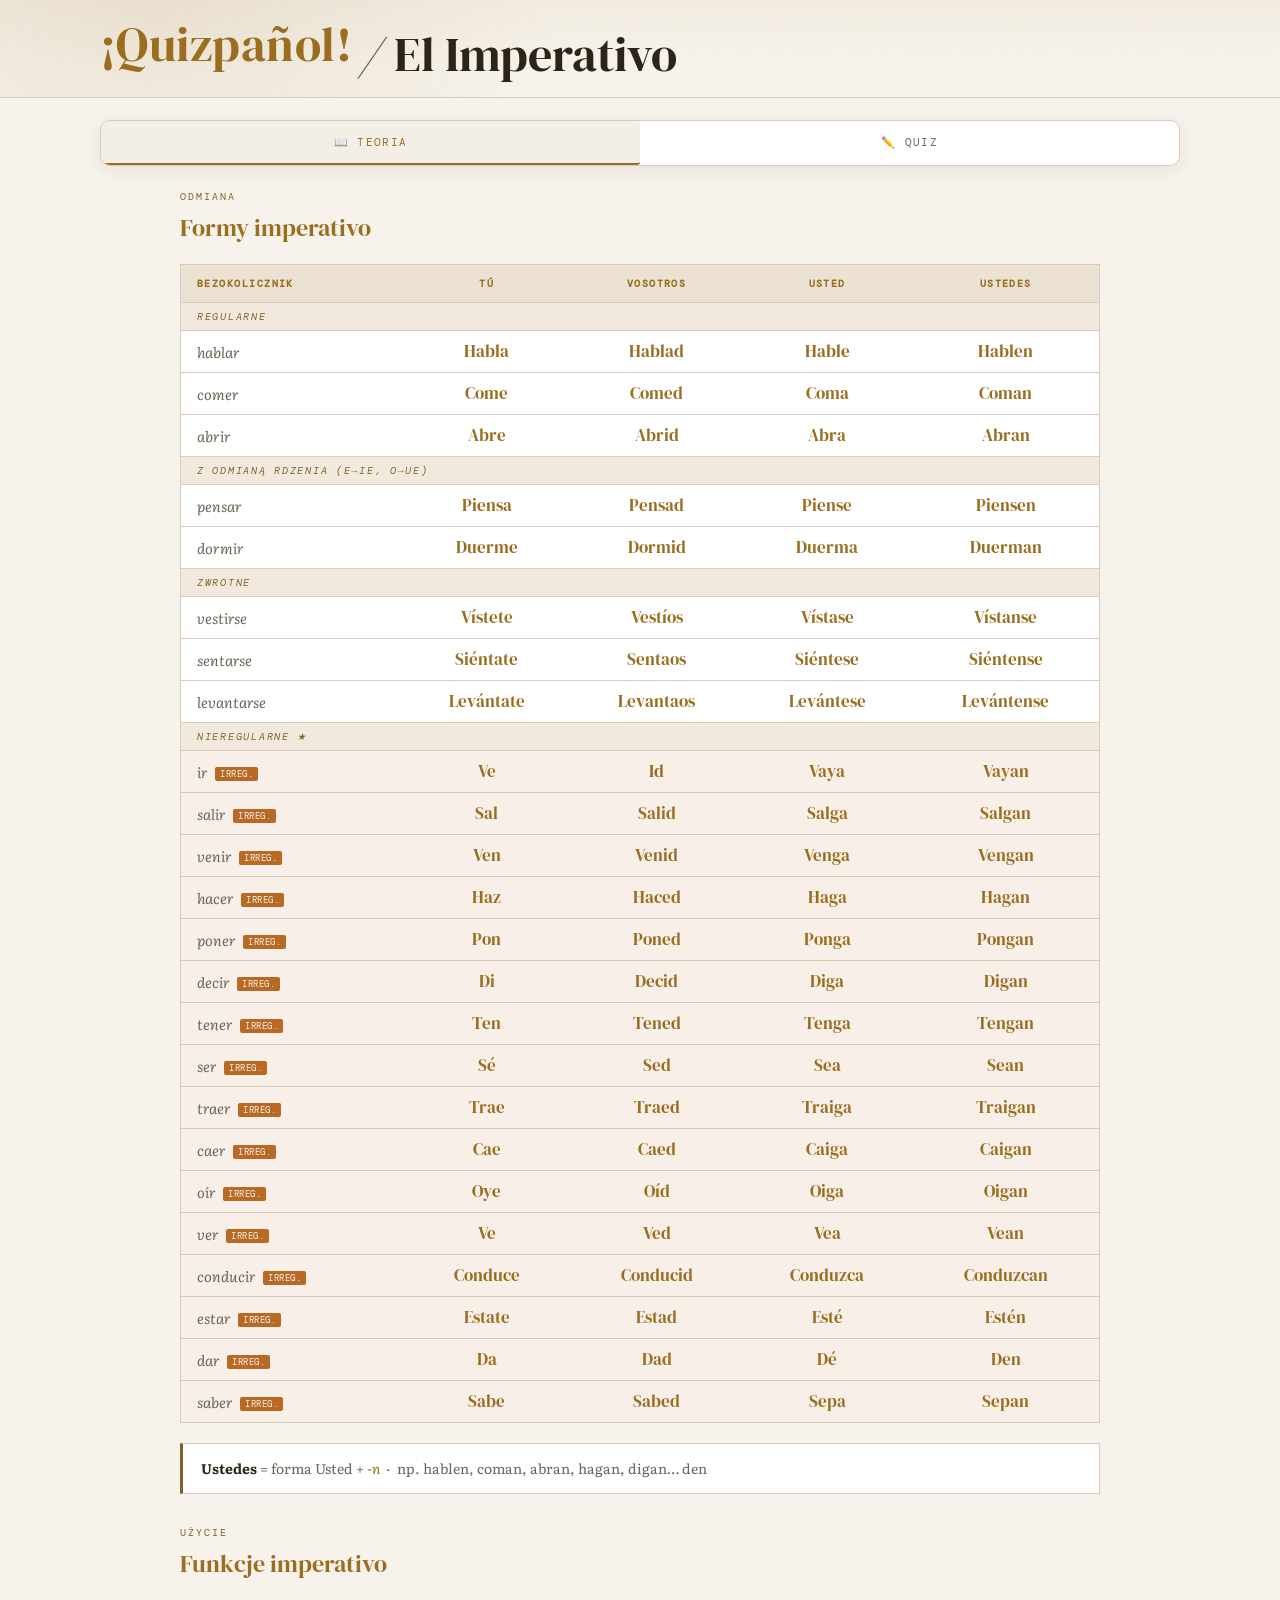
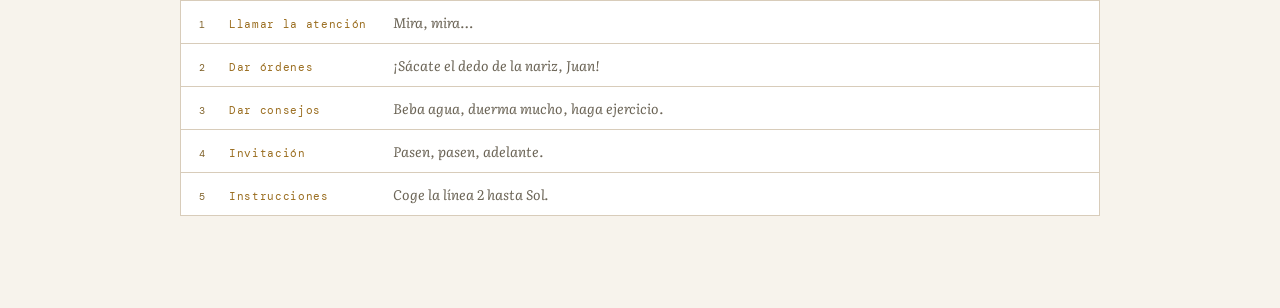
==== commit 82ef2ffe: "Add two-row AND filters to imperativo and preterito-perfecto quizzes Agent-Logs-Url: https://github." ====
--- a/imperativo.html
+++ b/imperativo.html
@@ -5,12 +5,6 @@
 <meta name="viewport" content="width=device-width, initial-scale=1.0">
 <title>¡Quizpañol! · El Imperativo</title>
 <link rel="stylesheet" href="style.css">
-<script>
-  (function() {
-    var t = localStorage.getItem('quizpanol-theme');
-    if (t) document.documentElement.setAttribute('data-theme', t);
-  })();
-</script>
 </head>
 <body>
 
@@ -21,11 +15,6 @@
       <span class="crumb-slash" aria-hidden="true">/</span>
       <span aria-current="page">El Imperativo</span>
     </nav>
-    <div class="theme-switch" role="group" aria-label="Motyw">
-      <button class="theme-btn" data-theme-val="auto" onclick="setTheme('auto')" title="Automatyczny (systemowy)">Auto</button>
-      <button class="theme-btn" data-theme-val="light" onclick="setTheme('light')" title="Jasny">☀</button>
-      <button class="theme-btn" data-theme-val="dark" onclick="setTheme('dark')" title="Ciemny">☽</button>
-    </div>
   </div>
 </header>
 
@@ -129,12 +118,27 @@
 <div class="section" id="tab-quiz">
 <div class="quiz-wrap">
 
-  <div class="mode-row">
-    <button class="mode-btn active" onclick="setMode('all', event)">Wszystkie</button>
-    <button class="mode-btn" onclick="setMode('tú', event)">Tú</button>
-    <button class="mode-btn" onclick="setMode('vosotros', event)">Vosotros</button>
-    <button class="mode-btn" onclick="setMode('usted', event)">Usted</button>
-    <button class="mode-btn" onclick="setMode('ustedes', event)">Ustedes</button>
+  <div class="filter-rows">
+    <div>
+      <div class="filter-row-label">Osoba</div>
+      <div class="mode-row" id="row-osoba">
+        <button class="mode-btn active" onclick="setMode('all', event)">Wszystkie</button>
+        <button class="mode-btn" onclick="setMode('tú', event)">Tú</button>
+        <button class="mode-btn" onclick="setMode('vosotros', event)">Vosotros</button>
+        <button class="mode-btn" onclick="setMode('usted', event)">Usted</button>
+        <button class="mode-btn" onclick="setMode('ustedes', event)">Ustedes</button>
+      </div>
+    </div>
+    <div>
+      <div class="filter-row-label">Typ</div>
+      <div class="mode-row" id="row-typ">
+        <button class="mode-btn active" onclick="setType('all', event)">Wszystkie</button>
+        <button class="mode-btn" onclick="setType('regularne', event)">Regularne</button>
+        <button class="mode-btn" onclick="setType('rdzen', event)">Z odmianą rdzenia</button>
+        <button class="mode-btn" onclick="setType('zwrotne', event)">Zwrotne</button>
+        <button class="mode-btn" onclick="setType('nieregularne', event)">Nieregularne</button>
+      </div>
+    </div>
   </div>
 
   <div class="progress-row">
@@ -186,9 +190,17 @@
   ["saber",     "Sabe",      "Sabed",     "Sepa",     "Sepan"],
 ];
 
+// Verb type categories
+const VERB_TYPE = {
+  hablar: 'regularne', comer: 'regularne', abrir: 'regularne',
+  pensar: 'rdzen', dormir: 'rdzen',
+  vestirse: 'zwrotne', sentarse: 'zwrotne', levantarse: 'zwrotne',
+};
+function getType(verb) { return VERB_TYPE[verb] || 'nieregularne'; }
+
 const PERSONS = ["Tú","Vosotros","Usted","Ustedes"];
 const COL = [1, 2, 3, 4];
-let mode = 'all', cards = [], idx = 0, correct = 0, wrong = 0, answered = false;
+let mode = 'all', typeFilter = 'all', cards = [], idx = 0, correct = 0, wrong = 0, answered = false;
 
 // Normalize user input for accent/mark-insensitive comparison
 function normalize(s) {
@@ -197,11 +209,12 @@
 }
 
 // Build and shuffle quiz cards
-function buildCards(m) {
+function buildCards() {
   let list = [];
   ALL_VERBS.forEach(v => {
+    if (typeFilter !== 'all' && getType(v[0]) !== typeFilter) return;
     PERSONS.forEach((p, i) => {
-      if (m === 'all' || m === p.toLowerCase())
+      if (mode === 'all' || mode === p.toLowerCase())
         list.push({ verb: v[0], person: p, answer: v[COL[i]] });
     });
   });
@@ -214,20 +227,35 @@
 
 function setMode(m, e) {
   mode = m;
-  document.querySelectorAll('.mode-btn').forEach(b => b.classList.remove('active'));
+  document.querySelectorAll('#row-osoba .mode-btn').forEach(b => b.classList.remove('active'));
   e.target.classList.add('active');
   startQuiz();
 }
 
+function setType(t, e) {
+  typeFilter = t;
+  document.querySelectorAll('#row-typ .mode-btn').forEach(b => b.classList.remove('active'));
+  e.target.classList.add('active');
+  startQuiz();
+}
+
 function startQuiz() {
-  cards = buildCards(mode);
+  cards = buildCards();
   idx = 0; correct = 0; wrong = 0;
+  if (cards.length === 0) { renderEmpty(); return; }
   renderCard();
 }
 
 function updateProgress() {
-  document.getElementById('progressFill').style.width = (idx / cards.length * 100) + '%';
+  const pct = cards.length > 0 ? idx / cards.length * 100 : 0;
+  document.getElementById('progressFill').style.width = pct + '%';
   document.getElementById('progressText').textContent = idx + ' / ' + cards.length;
+}
+
+function renderEmpty() {
+  updateProgress();
+  document.getElementById('quizArea').innerHTML =
+    '<div class="empty-filters">Brak pytań dla wybranych filtrów.</div>';
 }
 
 // Render the current quiz card
@@ -324,6 +352,5 @@
 
 startQuiz();
 </script>
-<script src="theme.js"></script>
 </body>
 </html>
--- a/style.css
+++ b/style.css
@@ -32,7 +32,7 @@
 }
 
 @media (prefers-color-scheme: dark) {
-  :root:not([data-theme="light"]):not([data-theme="dark"]) {
+  :root {
     color-scheme: dark;
     --bg:                      #0f0e0b;
     --card:                    #1a1814;
@@ -63,36 +63,6 @@
   }
 }
 
-:root[data-theme="dark"] {
-  color-scheme: dark;
-  --bg:                      #0f0e0b;
-  --card:                    #1a1814;
-  --card-dark:               #131109;
-  --border:                  #2e2b24;
-  --gold:                    #d4a843;
-  --gold-dim:                #8a6e2a;
-  --gold-bg:                 rgba(212,168,67,0.07);
-  --text:                    #e8e0d0;
-  --muted:                   #8a816f;
-  --correct:                 #4caf87;
-  --wrong:                   #c0504a;
-  --input-bg:                #211f1a;
-  --orange:                  #c8813a;
-  --orange-bg:               rgba(200,129,58,0.08);
-  --header-bg-accent:        rgba(212,168,67,0.10);
-  --header-bg-line:          rgba(212,168,67,0.03);
-  --table-head-bg:           #1f1c16;
-  --table-row-hover:         rgba(212,168,67,0.04);
-  --irreg-row-hover:         rgba(200,129,58,0.13);
-  --irreg-border:            rgba(200,129,58,0.25);
-  --btn-primary-hover:       #e0b550;
-  --input-correct-bg:        rgba(76,175,135,0.06);
-  --input-wrong-bg:          rgba(192,80,74,0.06);
-  --shadow-soft:             rgba(32,56,96,0.08);
-  --shadow-strong:           rgba(32,56,96,0.12);
-  --noise-opacity:           0.4;
-}
-
 /* 2) Reset and base */
 *, *::before, *::after { margin: 0; padding: 0; box-sizing: border-box; }
 
@@ -162,42 +132,10 @@
 
 .header-inner {
   display: flex;
-  justify-content: space-between;
-  align-items: center;
+  justify-content: flex-start;
+  align-items: flex-start;
   gap: 10px;
   padding: 18px 0 16px;
-}
-
-.theme-switch {
-  display: flex;
-  gap: 2px;
-  flex-shrink: 0;
-  align-items: center;
-}
-
-.theme-btn {
-  font-family: 'DM Mono', monospace;
-  font-size: 0.6rem;
-  letter-spacing: 0.1em;
-  text-transform: uppercase;
-  background: transparent;
-  border: 1px solid var(--border);
-  color: var(--muted);
-  padding: 5px 9px;
-  border-radius: 2px;
-  cursor: pointer;
-  transition: all 0.15s;
-}
-
-.theme-btn.active {
-  border-color: var(--gold-dim);
-  color: var(--gold);
-  background: var(--gold-bg);
-}
-
-.theme-btn:hover:not(.active) {
-  border-color: var(--muted);
-  color: var(--text);
 }
 
 .page-subtitle {
@@ -612,6 +550,38 @@
   gap: 8px;
   margin-bottom: 24px;
   flex-wrap: wrap;
+}
+
+.filter-rows {
+  display: flex;
+  flex-direction: column;
+  gap: 8px;
+  margin-bottom: 24px;
+}
+
+.filter-rows .mode-row {
+  margin-bottom: 0;
+}
+
+.filter-row-label {
+  font-family: 'DM Mono', monospace;
+  font-size: 0.58rem;
+  letter-spacing: 0.16em;
+  text-transform: uppercase;
+  color: var(--gold-dim);
+  margin-bottom: 4px;
+}
+
+.empty-filters {
+  text-align: center;
+  padding: 48px 32px;
+  background: var(--card);
+  border: 1px solid var(--border);
+  border-radius: 12px;
+  box-shadow: 0 8px 24px var(--shadow-soft);
+  font-size: 1rem;
+  color: var(--muted);
+  font-style: italic;
 }
 
 .mode-btn {
@@ -946,8 +916,9 @@
   .header-inner {
     padding-top: 14px;
     padding-bottom: 10px;
-    flex-wrap: wrap;
-    gap: 8px;
+    flex-direction: column;
+    align-items: flex-start;
+    gap: 6px;
   }
 
   .breadcrumb {
@@ -964,10 +935,6 @@
     display: none;
   }
 
-  .theme-switch {
-    margin-left: auto;
-  }
-
   .home-shell { padding-top: 24px; }
 
   .lesson-grid {
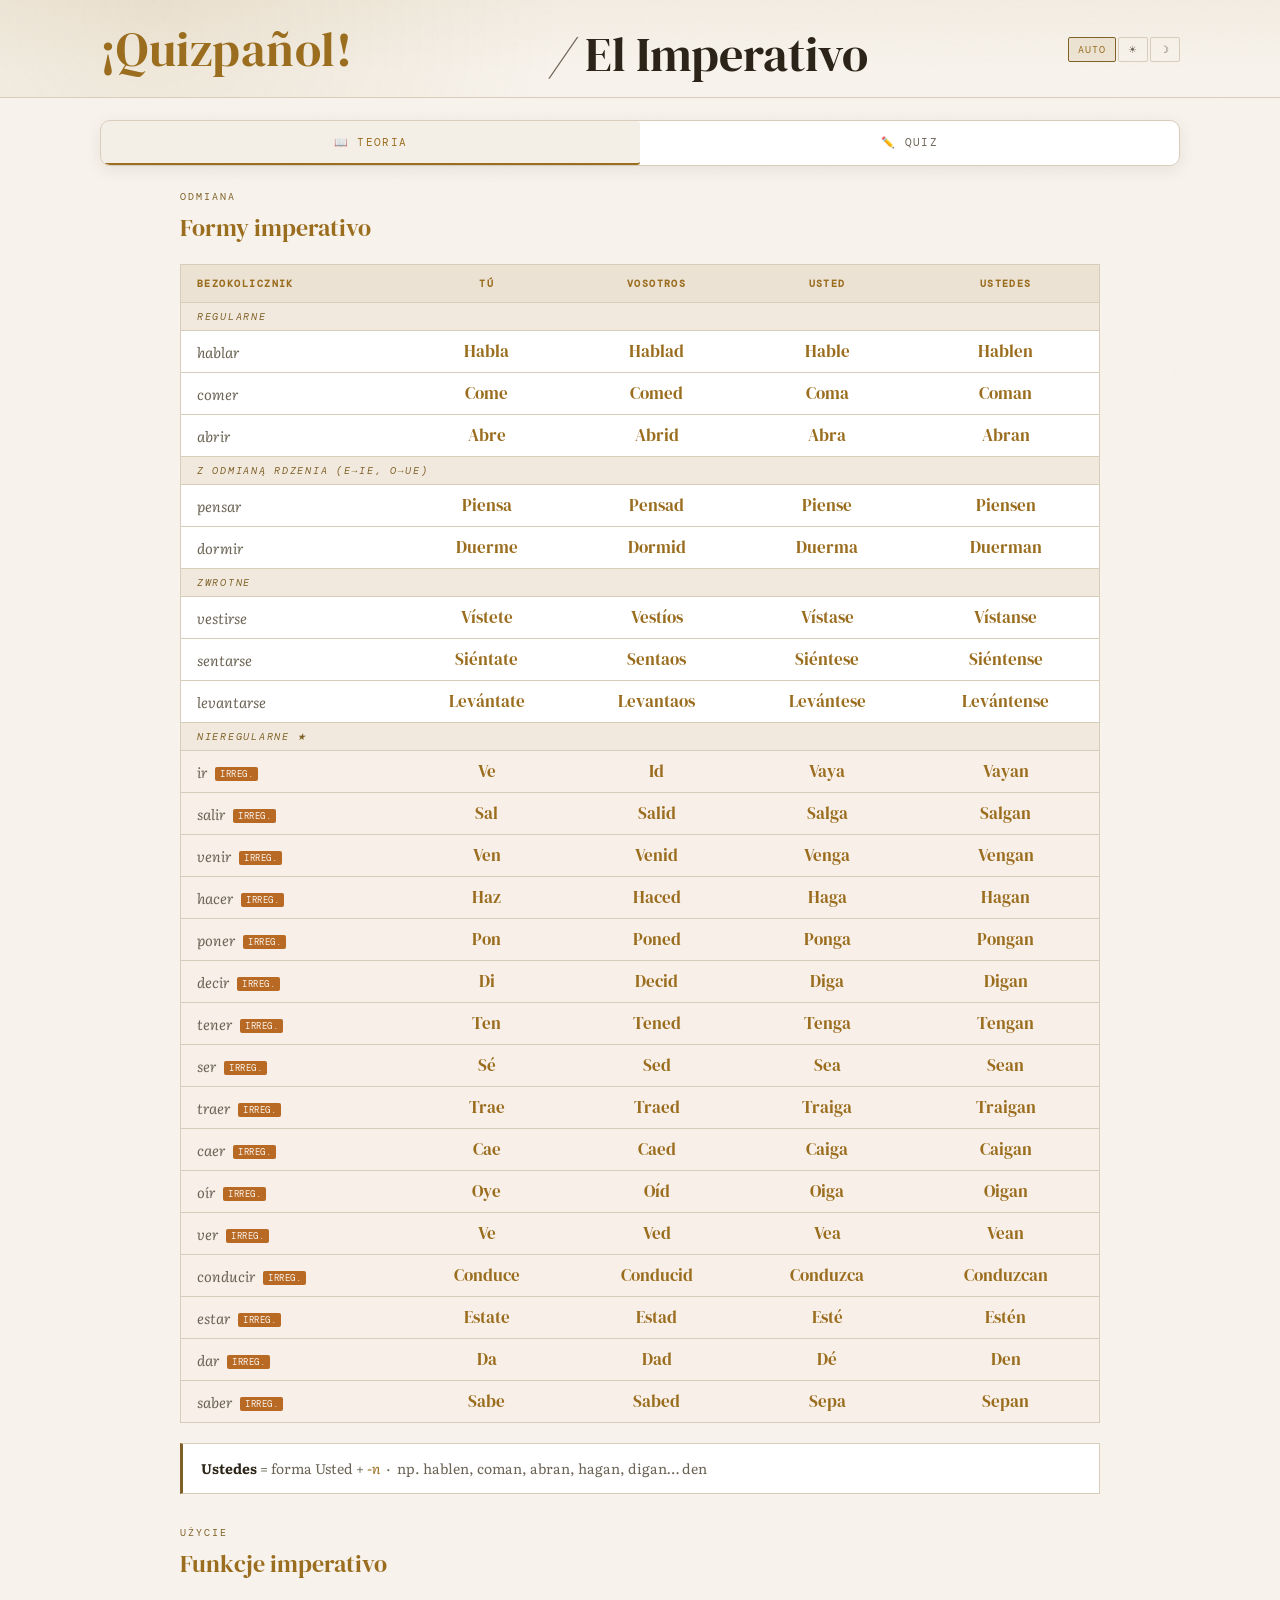
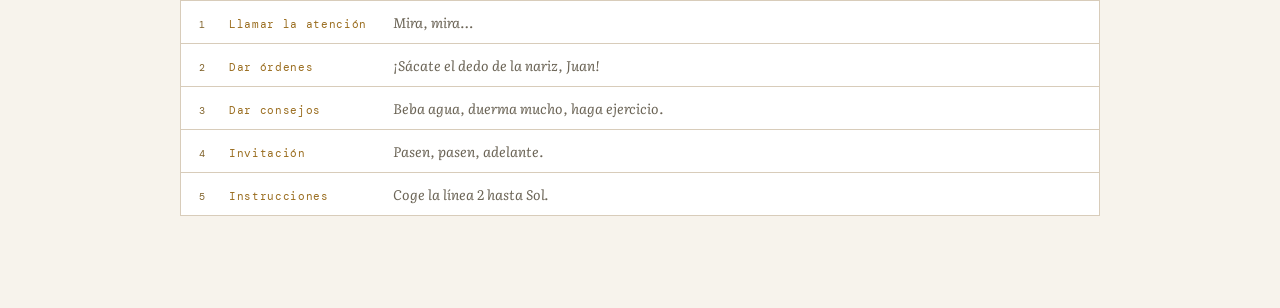
==== commit fd596251: "feat: add Auto/Light/Dark theme switcher to header (#5). Closes #1 * Initial plan  * Add Auto/Light/" ====
--- a/imperativo.html
+++ b/imperativo.html
@@ -5,6 +5,12 @@
 <meta name="viewport" content="width=device-width, initial-scale=1.0">
 <title>¡Quizpañol! · El Imperativo</title>
 <link rel="stylesheet" href="style.css">
+<script>
+  (function() {
+    var t = localStorage.getItem('quizpanol-theme');
+    if (t) document.documentElement.setAttribute('data-theme', t);
+  })();
+</script>
 </head>
 <body>
 
@@ -15,6 +21,11 @@
       <span class="crumb-slash" aria-hidden="true">/</span>
       <span aria-current="page">El Imperativo</span>
     </nav>
+    <div class="theme-switch" role="group" aria-label="Motyw">
+      <button class="theme-btn" data-theme-val="auto" onclick="setTheme('auto')" title="Automatyczny (systemowy)">Auto</button>
+      <button class="theme-btn" data-theme-val="light" onclick="setTheme('light')" title="Jasny">☀</button>
+      <button class="theme-btn" data-theme-val="dark" onclick="setTheme('dark')" title="Ciemny">☽</button>
+    </div>
   </div>
 </header>
 
@@ -118,27 +129,12 @@
 <div class="section" id="tab-quiz">
 <div class="quiz-wrap">
 
-  <div class="filter-rows">
-    <div>
-      <div class="filter-row-label">Osoba</div>
-      <div class="mode-row" id="row-osoba">
-        <button class="mode-btn active" onclick="setMode('all', event)">Wszystkie</button>
-        <button class="mode-btn" onclick="setMode('tú', event)">Tú</button>
-        <button class="mode-btn" onclick="setMode('vosotros', event)">Vosotros</button>
-        <button class="mode-btn" onclick="setMode('usted', event)">Usted</button>
-        <button class="mode-btn" onclick="setMode('ustedes', event)">Ustedes</button>
-      </div>
-    </div>
-    <div>
-      <div class="filter-row-label">Typ</div>
-      <div class="mode-row" id="row-typ">
-        <button class="mode-btn active" onclick="setType('all', event)">Wszystkie</button>
-        <button class="mode-btn" onclick="setType('regularne', event)">Regularne</button>
-        <button class="mode-btn" onclick="setType('rdzen', event)">Z odmianą rdzenia</button>
-        <button class="mode-btn" onclick="setType('zwrotne', event)">Zwrotne</button>
-        <button class="mode-btn" onclick="setType('nieregularne', event)">Nieregularne</button>
-      </div>
-    </div>
+  <div class="mode-row">
+    <button class="mode-btn active" onclick="setMode('all', event)">Wszystkie</button>
+    <button class="mode-btn" onclick="setMode('tú', event)">Tú</button>
+    <button class="mode-btn" onclick="setMode('vosotros', event)">Vosotros</button>
+    <button class="mode-btn" onclick="setMode('usted', event)">Usted</button>
+    <button class="mode-btn" onclick="setMode('ustedes', event)">Ustedes</button>
   </div>
 
   <div class="progress-row">
@@ -190,17 +186,9 @@
   ["saber",     "Sabe",      "Sabed",     "Sepa",     "Sepan"],
 ];
 
-// Verb type categories
-const VERB_TYPE = {
-  hablar: 'regularne', comer: 'regularne', abrir: 'regularne',
-  pensar: 'rdzen', dormir: 'rdzen',
-  vestirse: 'zwrotne', sentarse: 'zwrotne', levantarse: 'zwrotne',
-};
-function getType(verb) { return VERB_TYPE[verb] || 'nieregularne'; }
-
 const PERSONS = ["Tú","Vosotros","Usted","Ustedes"];
 const COL = [1, 2, 3, 4];
-let mode = 'all', typeFilter = 'all', cards = [], idx = 0, correct = 0, wrong = 0, answered = false;
+let mode = 'all', cards = [], idx = 0, correct = 0, wrong = 0, answered = false;
 
 // Normalize user input for accent/mark-insensitive comparison
 function normalize(s) {
@@ -209,12 +197,11 @@
 }
 
 // Build and shuffle quiz cards
-function buildCards() {
+function buildCards(m) {
   let list = [];
   ALL_VERBS.forEach(v => {
-    if (typeFilter !== 'all' && getType(v[0]) !== typeFilter) return;
     PERSONS.forEach((p, i) => {
-      if (mode === 'all' || mode === p.toLowerCase())
+      if (m === 'all' || m === p.toLowerCase())
         list.push({ verb: v[0], person: p, answer: v[COL[i]] });
     });
   });
@@ -227,35 +214,20 @@
 
 function setMode(m, e) {
   mode = m;
-  document.querySelectorAll('#row-osoba .mode-btn').forEach(b => b.classList.remove('active'));
+  document.querySelectorAll('.mode-btn').forEach(b => b.classList.remove('active'));
   e.target.classList.add('active');
   startQuiz();
 }
 
-function setType(t, e) {
-  typeFilter = t;
-  document.querySelectorAll('#row-typ .mode-btn').forEach(b => b.classList.remove('active'));
-  e.target.classList.add('active');
-  startQuiz();
-}
-
 function startQuiz() {
-  cards = buildCards();
+  cards = buildCards(mode);
   idx = 0; correct = 0; wrong = 0;
-  if (cards.length === 0) { renderEmpty(); return; }
   renderCard();
 }
 
 function updateProgress() {
-  const pct = cards.length > 0 ? idx / cards.length * 100 : 0;
-  document.getElementById('progressFill').style.width = pct + '%';
+  document.getElementById('progressFill').style.width = (idx / cards.length * 100) + '%';
   document.getElementById('progressText').textContent = idx + ' / ' + cards.length;
-}
-
-function renderEmpty() {
-  updateProgress();
-  document.getElementById('quizArea').innerHTML =
-    '<div class="empty-filters">Brak pytań dla wybranych filtrów.</div>';
 }
 
 // Render the current quiz card
@@ -352,5 +324,6 @@
 
 startQuiz();
 </script>
+<script src="theme.js"></script>
 </body>
 </html>
--- a/style.css
+++ b/style.css
@@ -32,7 +32,7 @@
 }
 
 @media (prefers-color-scheme: dark) {
-  :root {
+  :root:not([data-theme="light"]):not([data-theme="dark"]) {
     color-scheme: dark;
     --bg:                      #0f0e0b;
     --card:                    #1a1814;
@@ -63,6 +63,36 @@
   }
 }
 
+:root[data-theme="dark"] {
+  color-scheme: dark;
+  --bg:                      #0f0e0b;
+  --card:                    #1a1814;
+  --card-dark:               #131109;
+  --border:                  #2e2b24;
+  --gold:                    #d4a843;
+  --gold-dim:                #8a6e2a;
+  --gold-bg:                 rgba(212,168,67,0.07);
+  --text:                    #e8e0d0;
+  --muted:                   #8a816f;
+  --correct:                 #4caf87;
+  --wrong:                   #c0504a;
+  --input-bg:                #211f1a;
+  --orange:                  #c8813a;
+  --orange-bg:               rgba(200,129,58,0.08);
+  --header-bg-accent:        rgba(212,168,67,0.10);
+  --header-bg-line:          rgba(212,168,67,0.03);
+  --table-head-bg:           #1f1c16;
+  --table-row-hover:         rgba(212,168,67,0.04);
+  --irreg-row-hover:         rgba(200,129,58,0.13);
+  --irreg-border:            rgba(200,129,58,0.25);
+  --btn-primary-hover:       #e0b550;
+  --input-correct-bg:        rgba(76,175,135,0.06);
+  --input-wrong-bg:          rgba(192,80,74,0.06);
+  --shadow-soft:             rgba(32,56,96,0.08);
+  --shadow-strong:           rgba(32,56,96,0.12);
+  --noise-opacity:           0.4;
+}
+
 /* 2) Reset and base */
 *, *::before, *::after { margin: 0; padding: 0; box-sizing: border-box; }
 
@@ -132,10 +162,42 @@
 
 .header-inner {
   display: flex;
-  justify-content: flex-start;
-  align-items: flex-start;
+  justify-content: space-between;
+  align-items: center;
   gap: 10px;
   padding: 18px 0 16px;
+}
+
+.theme-switch {
+  display: flex;
+  gap: 2px;
+  flex-shrink: 0;
+  align-items: center;
+}
+
+.theme-btn {
+  font-family: 'DM Mono', monospace;
+  font-size: 0.6rem;
+  letter-spacing: 0.1em;
+  text-transform: uppercase;
+  background: transparent;
+  border: 1px solid var(--border);
+  color: var(--muted);
+  padding: 5px 9px;
+  border-radius: 2px;
+  cursor: pointer;
+  transition: all 0.15s;
+}
+
+.theme-btn.active {
+  border-color: var(--gold-dim);
+  color: var(--gold);
+  background: var(--gold-bg);
+}
+
+.theme-btn:hover:not(.active) {
+  border-color: var(--muted);
+  color: var(--text);
 }
 
 .page-subtitle {
@@ -550,38 +612,6 @@
   gap: 8px;
   margin-bottom: 24px;
   flex-wrap: wrap;
-}
-
-.filter-rows {
-  display: flex;
-  flex-direction: column;
-  gap: 8px;
-  margin-bottom: 24px;
-}
-
-.filter-rows .mode-row {
-  margin-bottom: 0;
-}
-
-.filter-row-label {
-  font-family: 'DM Mono', monospace;
-  font-size: 0.58rem;
-  letter-spacing: 0.16em;
-  text-transform: uppercase;
-  color: var(--gold-dim);
-  margin-bottom: 4px;
-}
-
-.empty-filters {
-  text-align: center;
-  padding: 48px 32px;
-  background: var(--card);
-  border: 1px solid var(--border);
-  border-radius: 12px;
-  box-shadow: 0 8px 24px var(--shadow-soft);
-  font-size: 1rem;
-  color: var(--muted);
-  font-style: italic;
 }
 
 .mode-btn {
@@ -916,9 +946,8 @@
   .header-inner {
     padding-top: 14px;
     padding-bottom: 10px;
-    flex-direction: column;
-    align-items: flex-start;
-    gap: 6px;
+    flex-wrap: wrap;
+    gap: 8px;
   }
 
   .breadcrumb {
@@ -935,6 +964,10 @@
     display: none;
   }
 
+  .theme-switch {
+    margin-left: auto;
+  }
+
   .home-shell { padding-top: 24px; }
 
   .lesson-grid {
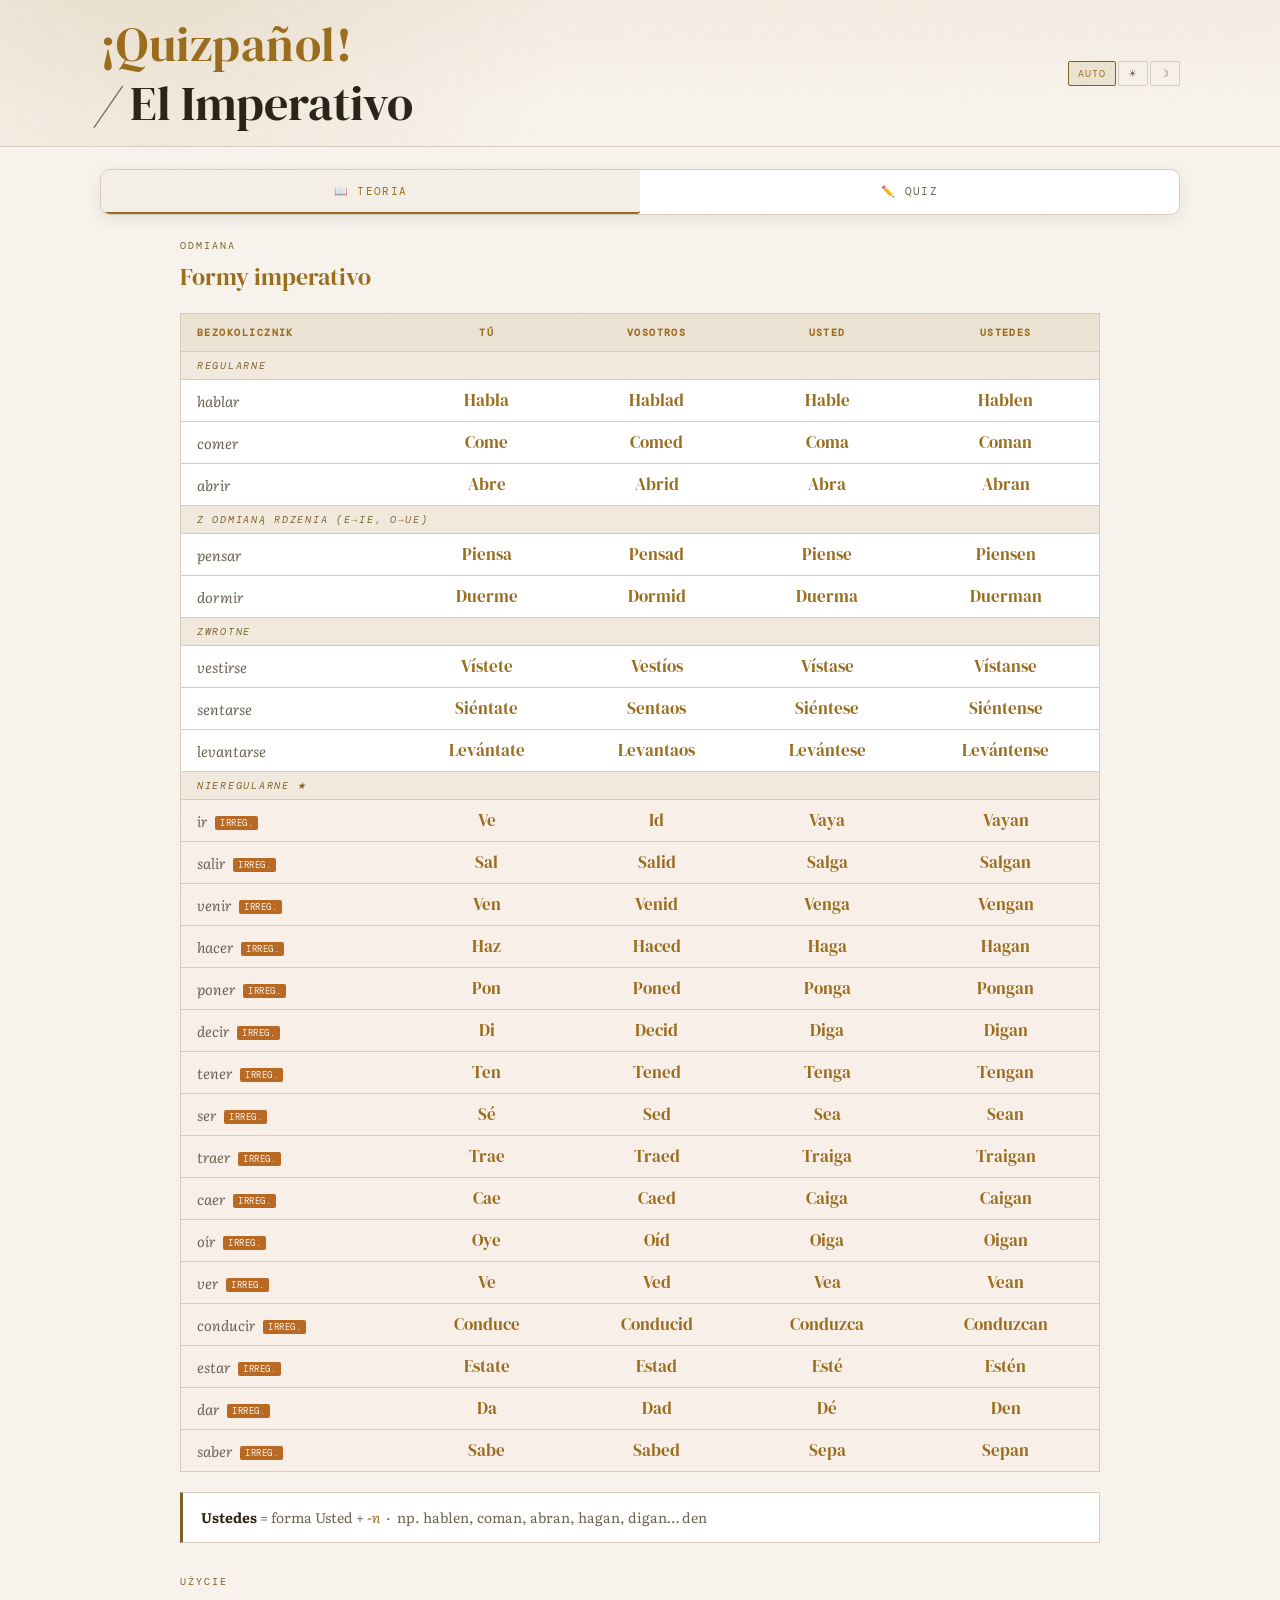
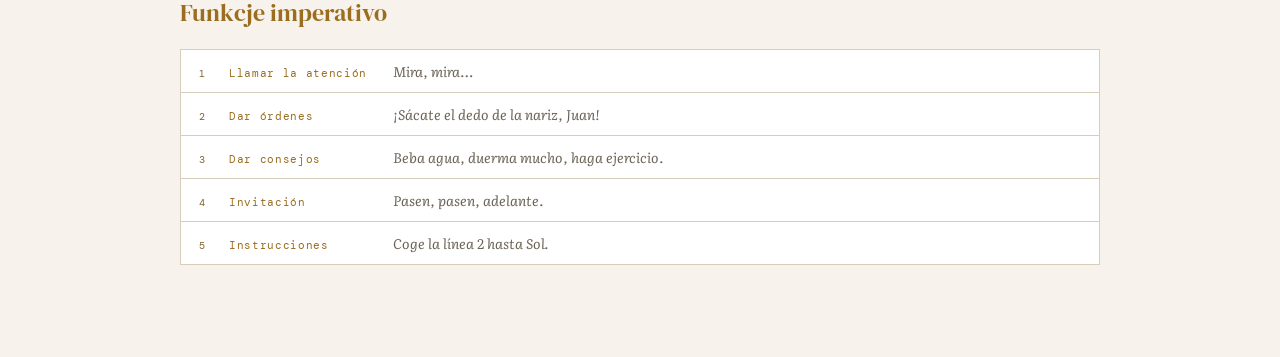
==== commit 27d5fbcd: "Merge remote-tracking branch 'origin/dev' into copilot/fix-quizpanol-title-position # Conflicts: #	i" ====
--- a/imperativo.html
+++ b/imperativo.html
@@ -16,11 +16,13 @@
 
 <header class="global-header">
   <div class="container header-inner">
-    <a class="brand-name" href="index.html">¡Quizpañol!</a>
-    <nav class="breadcrumb" aria-label="Breadcrumb">
-      <span class="crumb-slash" aria-hidden="true">/</span>
-      <span aria-current="page">El Imperativo</span>
-    </nav>
+    <div class="brand-block">
+      <a class="brand-name" href="index.html">¡Quizpañol!</a>
+      <nav class="breadcrumb" aria-label="Breadcrumb">
+        <span class="crumb-slash" aria-hidden="true">/</span>
+        <span aria-current="page">El Imperativo</span>
+      </nav>
+    </div>
     <div class="theme-switch" role="group" aria-label="Motyw">
       <button class="theme-btn" data-theme-val="auto" onclick="setTheme('auto')" title="Automatyczny (systemowy)">Auto</button>
       <button class="theme-btn" data-theme-val="light" onclick="setTheme('light')" title="Jasny">☀</button>
--- a/style.css
+++ b/style.css
@@ -241,8 +241,6 @@
   letter-spacing: 0;
   color: var(--muted);
   width: auto;
-  margin-top: 10px;
-  margin-left: 2px;
 }
 
 .crumb-slash {
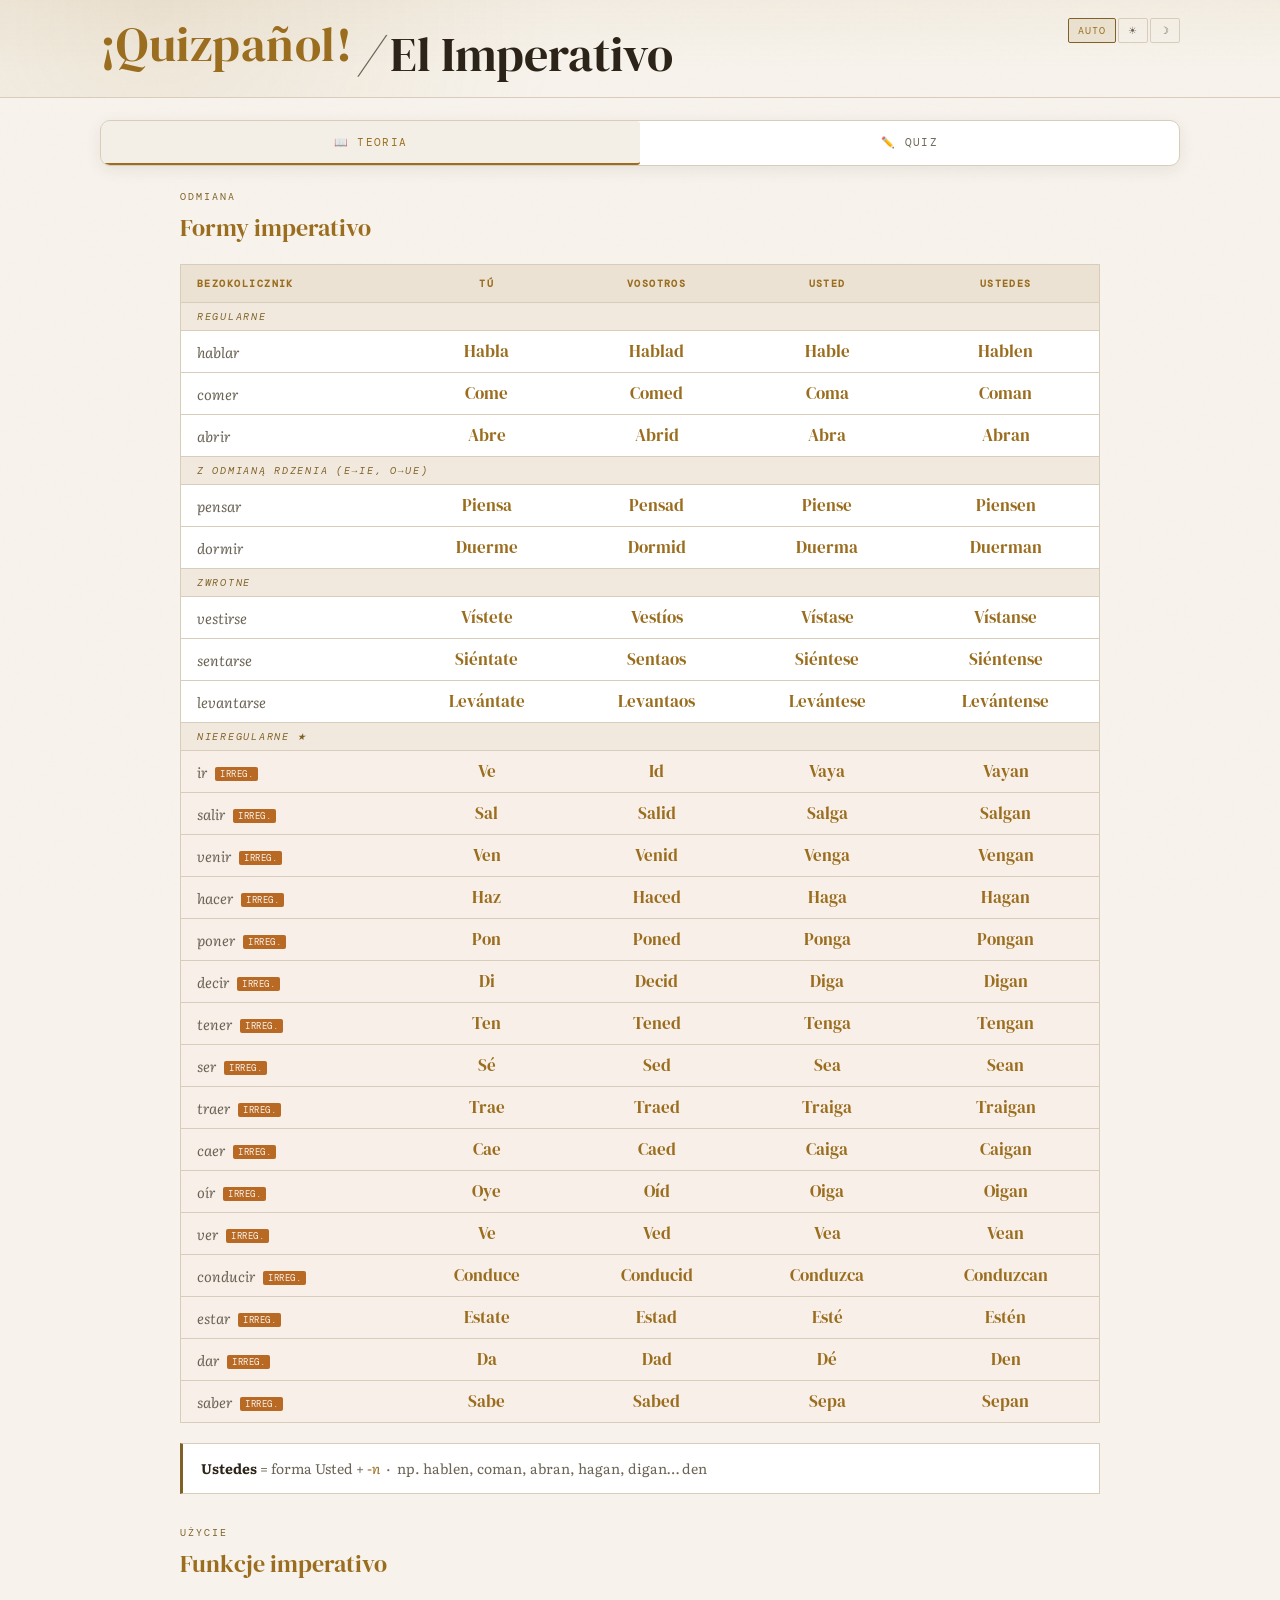
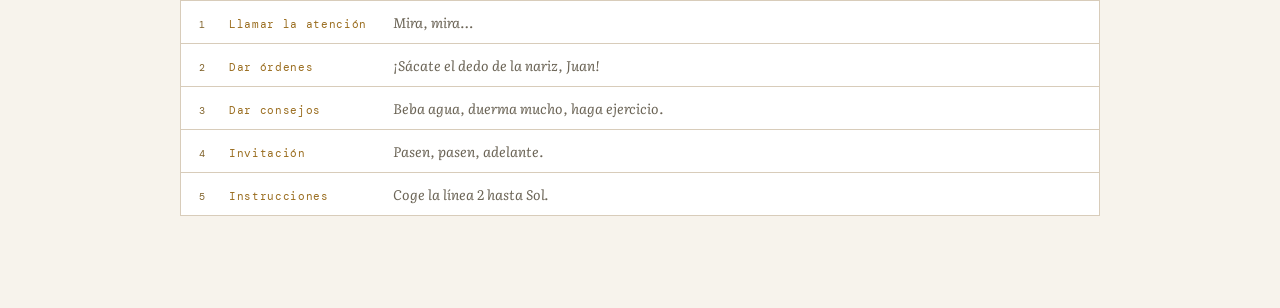
==== commit eff5190b: "feat: show mistakes on results screen" ====
--- a/imperativo.html
+++ b/imperativo.html
@@ -16,13 +16,11 @@
 
 <header class="global-header">
   <div class="container header-inner">
-    <div class="brand-block">
-      <a class="brand-name" href="index.html">¡Quizpañol!</a>
-      <nav class="breadcrumb" aria-label="Breadcrumb">
-        <span class="crumb-slash" aria-hidden="true">/</span>
-        <span aria-current="page">El Imperativo</span>
-      </nav>
-    </div>
+    <a class="brand-name" href="index.html">¡Quizpañol!</a>
+    <nav class="breadcrumb" aria-label="Breadcrumb">
+      <span class="crumb-slash" aria-hidden="true">/</span>
+      <span aria-current="page">El Imperativo</span>
+    </nav>
     <div class="theme-switch" role="group" aria-label="Motyw">
       <button class="theme-btn" data-theme-val="auto" onclick="setTheme('auto')" title="Automatyczny (systemowy)">Auto</button>
       <button class="theme-btn" data-theme-val="light" onclick="setTheme('light')" title="Jasny">☀</button>
@@ -131,12 +129,27 @@
 <div class="section" id="tab-quiz">
 <div class="quiz-wrap">
 
-  <div class="mode-row">
-    <button class="mode-btn active" onclick="setMode('all', event)">Wszystkie</button>
-    <button class="mode-btn" onclick="setMode('tú', event)">Tú</button>
-    <button class="mode-btn" onclick="setMode('vosotros', event)">Vosotros</button>
-    <button class="mode-btn" onclick="setMode('usted', event)">Usted</button>
-    <button class="mode-btn" onclick="setMode('ustedes', event)">Ustedes</button>
+  <div class="filter-rows">
+    <div>
+      <div class="filter-row-label">Osoba</div>
+      <div class="mode-row" id="row-osoba">
+        <button class="mode-btn active" onclick="setMode('all', event)">Wszystkie</button>
+        <button class="mode-btn" onclick="setMode('tú', event)">Tú</button>
+        <button class="mode-btn" onclick="setMode('vosotros', event)">Vosotros</button>
+        <button class="mode-btn" onclick="setMode('usted', event)">Usted</button>
+        <button class="mode-btn" onclick="setMode('ustedes', event)">Ustedes</button>
+      </div>
+    </div>
+    <div>
+      <div class="filter-row-label">Typ</div>
+      <div class="mode-row" id="row-typ">
+        <button class="mode-btn active" onclick="setType('all', event)">Wszystkie</button>
+        <button class="mode-btn" onclick="setType('regularne', event)">Regularne</button>
+        <button class="mode-btn" onclick="setType('rdzen', event)">Z odmianą rdzenia</button>
+        <button class="mode-btn" onclick="setType('zwrotne', event)">Zwrotne</button>
+        <button class="mode-btn" onclick="setType('nieregularne', event)">Nieregularne</button>
+      </div>
+    </div>
   </div>
 
   <div class="progress-row">
@@ -160,7 +173,7 @@
   btn.classList.add('active');
 }
 
-// Data format: [infinitive, tu, vosotros, usted, ustedes]
+// Data format: [infinitive, tu, vosotros, x, ustedes]
 const ALL_VERBS = [
   ["hablar",    "Habla",     "Hablad",    "Hable",    "Hablen"],
   ["comer",     "Come",      "Comed",     "Coma",     "Coman"],
@@ -188,9 +201,17 @@
   ["saber",     "Sabe",      "Sabed",     "Sepa",     "Sepan"],
 ];
 
+// Verb type categories
+const VERB_TYPE = {
+  hablar: 'regularne', comer: 'regularne', abrir: 'regularne',
+  pensar: 'rdzen', dormir: 'rdzen',
+  vestirse: 'zwrotne', sentarse: 'zwrotne', levantarse: 'zwrotne',
+};
+function getType(verb) { return VERB_TYPE[verb] || 'nieregularne'; }
+
 const PERSONS = ["Tú","Vosotros","Usted","Ustedes"];
 const COL = [1, 2, 3, 4];
-let mode = 'all', cards = [], idx = 0, correct = 0, wrong = 0, answered = false;
+let mode = 'all', typeFilter = 'all', cards = [], idx = 0, correct = 0, wrong = 0, accent = 0, answered = false, mistakes = [];
 
 // Normalize user input for accent/mark-insensitive comparison
 function normalize(s) {
@@ -198,13 +219,19 @@
          .normalize('NFD').replace(/[\u0300-\u036f]/g,'');
 }
 
+// Normalize only case and punctuation, keep accents
+function normalizeSoft(s) {
+  return s.trim().replace(/[¡!]/g,'').toLowerCase();
+}
+
 // Build and shuffle quiz cards
-function buildCards(m) {
+function buildCards() {
   let list = [];
   ALL_VERBS.forEach(v => {
+    if (typeFilter !== 'all' && getType(v[0]) !== typeFilter) return;
     PERSONS.forEach((p, i) => {
-      if (m === 'all' || m === p.toLowerCase())
-        list.push({ verb: v[0], person: p, answer: v[COL[i]] });
+      if (mode === 'all' || mode === p.toLowerCase())
+        list.push({ verb: v[0], person: p, answer: v[COL[i]], prompt: `Podaj formę <strong>${p}</strong> od czasownika <strong>${v[0]}</strong>` });
     });
   });
   for (let i = list.length - 1; i > 0; i--) {
@@ -216,20 +243,35 @@
 
 function setMode(m, e) {
   mode = m;
-  document.querySelectorAll('.mode-btn').forEach(b => b.classList.remove('active'));
+  document.querySelectorAll('#row-osoba .mode-btn').forEach(b => b.classList.remove('active'));
   e.target.classList.add('active');
   startQuiz();
 }
 
+function setType(t, e) {
+  typeFilter = t;
+  document.querySelectorAll('#row-typ .mode-btn').forEach(b => b.classList.remove('active'));
+  e.target.classList.add('active');
+  startQuiz();
+}
+
 function startQuiz() {
-  cards = buildCards(mode);
-  idx = 0; correct = 0; wrong = 0;
+  cards = buildCards();
+  idx = 0; correct = 0; wrong = 0; accent = 0; mistakes = [];
+  if (cards.length === 0) { renderEmpty(); return; }
   renderCard();
 }
 
 function updateProgress() {
-  document.getElementById('progressFill').style.width = (idx / cards.length * 100) + '%';
+  const pct = cards.length > 0 ? idx / cards.length * 100 : 0;
+  document.getElementById('progressFill').style.width = pct + '%';
   document.getElementById('progressText').textContent = idx + ' / ' + cards.length;
+}
+
+function renderEmpty() {
+  updateProgress();
+  document.getElementById('quizArea').innerHTML =
+    '<div class="empty-filters">Brak pytań dla wybranych filtrów.</div>';
 }
 
 // Render the current quiz card
@@ -242,7 +284,7 @@
   area.innerHTML = `
     <div class="card">
       <div class="card-number">${idx + 1} z ${cards.length}</div>
-      <div class="prompt">Podaj formę <strong>${c.person}</strong> od czasownika <strong>${c.verb}</strong></div>
+      <div class="prompt">${c.prompt}</div>
       <div class="hint">Tryb rozkazujący · Imperativo</div>
       <div class="input-row">
         <span class="excl">¡</span>
@@ -257,10 +299,20 @@
     </div>`;
   const inp = document.getElementById('ans');
   inp.focus();
-  inp.addEventListener('keydown', e => {
-    if (e.key === 'Enter') { if (!answered) checkAnswer(); else nextCard(); }
-  });
-}
+}
+
+window.addEventListener('keydown', e => {
+  if (e.key === 'Enter') {
+    const inp = document.getElementById('ans');
+    if (inp) {
+      if (!answered) checkAnswer();
+      else nextCard();
+    } else {
+      const btnRestart = document.querySelector('.btn-restart');
+      if (btnRestart) startQuiz();
+    }
+  }
+});
 
 // Check answer and prepare next step
 function checkAnswer() {
@@ -270,14 +322,23 @@
   const inp = document.getElementById('ans');
   const fb  = document.getElementById('fb');
   document.getElementById('btnCheck').style.display = 'none';
-  const ok = normalize(inp.value) === normalize(c.answer);
-  if (ok) {
+  const exactOk = normalizeSoft(inp.value) === normalizeSoft(c.answer);
+  const accentOk = normalize(inp.value) === normalize(c.answer);
+  if (exactOk) {
     correct++; inp.classList.add('correct');
     fb.textContent = '✓ Brawo!'; fb.className = 'feedback correct';
+  } else if (accentOk) {
+    // Content correct but missing/wrong accents
+    accent++;
+    inp.classList.add('accent-missing');
+    fb.innerHTML = `~ Treść poprawna, ale brakuje akcentów: <strong style="color:var(--correct)">¡${c.answer}!</strong>`;
+    fb.className = 'feedback accent-missing';
+    mistakes.push({ prompt: c.prompt, user: inp.value, correct: c.answer, type: 'accent' });
   } else {
     wrong++; inp.classList.add('wrong');
     fb.innerHTML = `✗ Poprawna forma: <strong style="color:var(--correct)">¡${c.answer}!</strong>`;
     fb.className = 'feedback wrong';
+    mistakes.push({ prompt: c.prompt, user: inp.value || '(brak)', correct: c.answer, type: 'wrong' });
   }
   inp.disabled = true;
   document.querySelector('.btn-row').insertAdjacentHTML('afterbegin',
@@ -293,6 +354,7 @@
   const fb = document.getElementById('fb');
   fb.innerHTML = `Forma: <strong style="color:var(--gold)">¡${c.answer}!</strong>`;
   fb.className = 'feedback wrong';
+  mistakes.push({ prompt: c.prompt, user: '(pominięto)', correct: c.answer, type: 'wrong' });
   document.getElementById('btnCheck').style.display = 'none';
   document.querySelector('.btn-row').insertAdjacentHTML('afterbegin',
     `<button class="btn-next" onclick="nextCard()">Dalej →</button>`);
@@ -303,11 +365,32 @@
 // Final results screen
 function renderScore() {
   const total = cards.length;
-  const pct = Math.round(correct / total * 100);
+  const pct = Math.round((correct + accent * 0.5) / total * 100);
   const msg = pct === 100 ? '¡Perfecto! Wszystko idealnie!' :
               pct >= 80  ? 'Świetnie! Prawie bezbłędnie.' :
-              pct >= 60  ? 'Dobrze, ale powtórz nieregularne.' :
+              pct >= 60  ? 'Dobrze, ale warto jeszcze poćwiczyć!' :
                            'Warto poćwiczyć jeszcze raz!';
+  const accentStat = accent > 0
+    ? `<div class="stat"><div class="stat-val accent">${accent}</div><div class="stat-lbl">Bez akcentów</div></div>`
+    : '';
+
+  let mistakesHtml = '';
+  if (mistakes.length > 0) {
+    mistakesHtml = `
+      <div class="mistakes-list">
+        <div class="mistakes-title">Twoje potknięcia:</div>
+        ${mistakes.map(m => `
+          <div class="mistake-item">
+            <div class="mistake-prompt">${m.prompt}</div>
+            <div class="mistake-details">
+              <span class="mistake-val user">${m.user}</span>
+              <span class="mistake-val ${m.type}">¡${m.correct}!</span>
+            </div>
+          </div>
+        `).join('')}
+      </div>`;
+  }
+
   document.getElementById('progressFill').style.width = '100%';
   document.getElementById('progressText').textContent = total + ' / ' + total;
   document.getElementById('quizArea').innerHTML = `
@@ -316,11 +399,13 @@
       <div class="score-label">Wynik końcowy</div>
       <div class="stats">
         <div class="stat"><div class="stat-val good">${correct}</div><div class="stat-lbl">Poprawnie</div></div>
+        ${accentStat}
         <div class="stat"><div class="stat-val bad">${wrong}</div><div class="stat-lbl">Błędy</div></div>
         <div class="stat"><div class="stat-val">${total}</div><div class="stat-lbl">Razem</div></div>
       </div>
       <div class="score-msg">${msg}</div>
       <button class="btn-restart" onclick="startQuiz()">Jeszcze raz ↺</button>
+      ${mistakesHtml}
     </div>`;
 }
 
--- a/style.css
+++ b/style.css
@@ -162,8 +162,8 @@
 
 .header-inner {
   display: flex;
-  justify-content: space-between;
-  align-items: center;
+  justify-content: flex-start;
+  align-items: flex-start;
   gap: 10px;
   padding: 18px 0 16px;
 }
@@ -173,6 +173,7 @@
   gap: 2px;
   flex-shrink: 0;
   align-items: center;
+  margin-left: auto;
 }
 
 .theme-btn {
@@ -234,19 +235,23 @@
 .breadcrumb {
   display: flex;
   align-items: center;
-  gap: 12px;
+  gap: 0;
   font-family: 'DM Serif Display', serif;
   font-size: clamp(2rem, 5vw, 3rem);
   line-height: 1.1;
   letter-spacing: 0;
   color: var(--muted);
   width: auto;
+  margin-top: 10px;
+  margin-left: 2px;
 }
 
 .crumb-slash {
   display: inline-block;
   font-style: italic;
-  transform: skew(-10deg);
+  line-height: 0.9;
+  margin-right: 0.16em;
+  transform: translateY(-0.04em) skew(-10deg);
 }
 
 .breadcrumb a {
@@ -612,6 +617,38 @@
   flex-wrap: wrap;
 }
 
+.filter-rows {
+  display: flex;
+  flex-direction: column;
+  gap: 8px;
+  margin-bottom: 24px;
+}
+
+.filter-rows .mode-row {
+  margin-bottom: 0;
+}
+
+.filter-row-label {
+  font-family: 'DM Mono', monospace;
+  font-size: 0.58rem;
+  letter-spacing: 0.16em;
+  text-transform: uppercase;
+  color: var(--gold-dim);
+  margin-bottom: 4px;
+}
+
+.empty-filters {
+  text-align: center;
+  padding: 48px 32px;
+  background: var(--card);
+  border: 1px solid var(--border);
+  border-radius: 12px;
+  box-shadow: 0 8px 24px var(--shadow-soft);
+  font-size: 1rem;
+  color: var(--muted);
+  font-style: italic;
+}
+
 .mode-btn {
   font-family: 'DM Mono', monospace;
   font-size: 0.65rem;
@@ -738,6 +775,7 @@
 input[type="text"]:focus              { border-color: var(--gold-dim); }
 input[type="text"].correct            { border-color: var(--correct); color: var(--correct); background: var(--input-correct-bg); }
 input[type="text"].wrong              { border-color: var(--wrong);   color: var(--wrong);   background: var(--input-wrong-bg); animation: shake 0.3s ease; }
+input[type="text"].accent-missing     { border-color: var(--gold);    color: var(--gold);    background: var(--gold-bg); }
 
 @keyframes shake {
   0%,100% { transform: translateX(0); }
@@ -752,8 +790,9 @@
   font-style: italic;
 }
 
-.feedback.correct { color: var(--correct); }
-.feedback.wrong   { color: var(--wrong); }
+.feedback.correct        { color: var(--correct); }
+.feedback.wrong          { color: var(--wrong); }
+.feedback.accent-missing { color: var(--gold); }
 
 .btn-row {
   display: flex;
@@ -826,8 +865,9 @@
   line-height: 1;
 }
 
-.stat-val.good { color: var(--correct); }
-.stat-val.bad  { color: var(--wrong); }
+.stat-val.good   { color: var(--correct); }
+.stat-val.bad    { color: var(--wrong); }
+.stat-val.accent { color: var(--gold); }
 
 .stat-lbl {
   font-family: 'DM Mono', monospace;
@@ -837,6 +877,54 @@
   text-transform: uppercase;
   margin-top: 4px;
 }
+
+.mistakes-list {
+  text-align: left;
+  margin-top: 32px;
+  border-top: 1px solid var(--border);
+  padding-top: 24px;
+}
+
+.mistakes-title {
+  font-family: 'DM Mono', monospace;
+  font-size: 0.72rem;
+  letter-spacing: 0.15em;
+  text-transform: uppercase;
+  color: var(--gold-dim);
+  margin-bottom: 16px;
+}
+
+.mistake-item {
+  background: var(--card-dark);
+  border: 1px solid var(--border);
+  border-radius: 6px;
+  padding: 12px 16px;
+  margin-bottom: 10px;
+  font-size: 0.9rem;
+}
+
+.mistake-prompt {
+  color: var(--muted);
+  font-size: 0.85rem;
+  margin-bottom: 6px;
+  font-style: italic;
+}
+
+.mistake-details {
+  display: flex;
+  gap: 12px;
+  flex-wrap: wrap;
+  align-items: baseline;
+}
+
+.mistake-val {
+  font-family: 'DM Serif Display', serif;
+  font-size: 1.1rem;
+}
+
+.mistake-val.user { color: var(--wrong); text-decoration: line-through; opacity: 0.8; }
+.mistake-val.correct { color: var(--correct); }
+.mistake-val.accent { color: var(--gold); }
 
 /* 6) Utility helpers */
 .mt-lg { margin-top: 32px; }
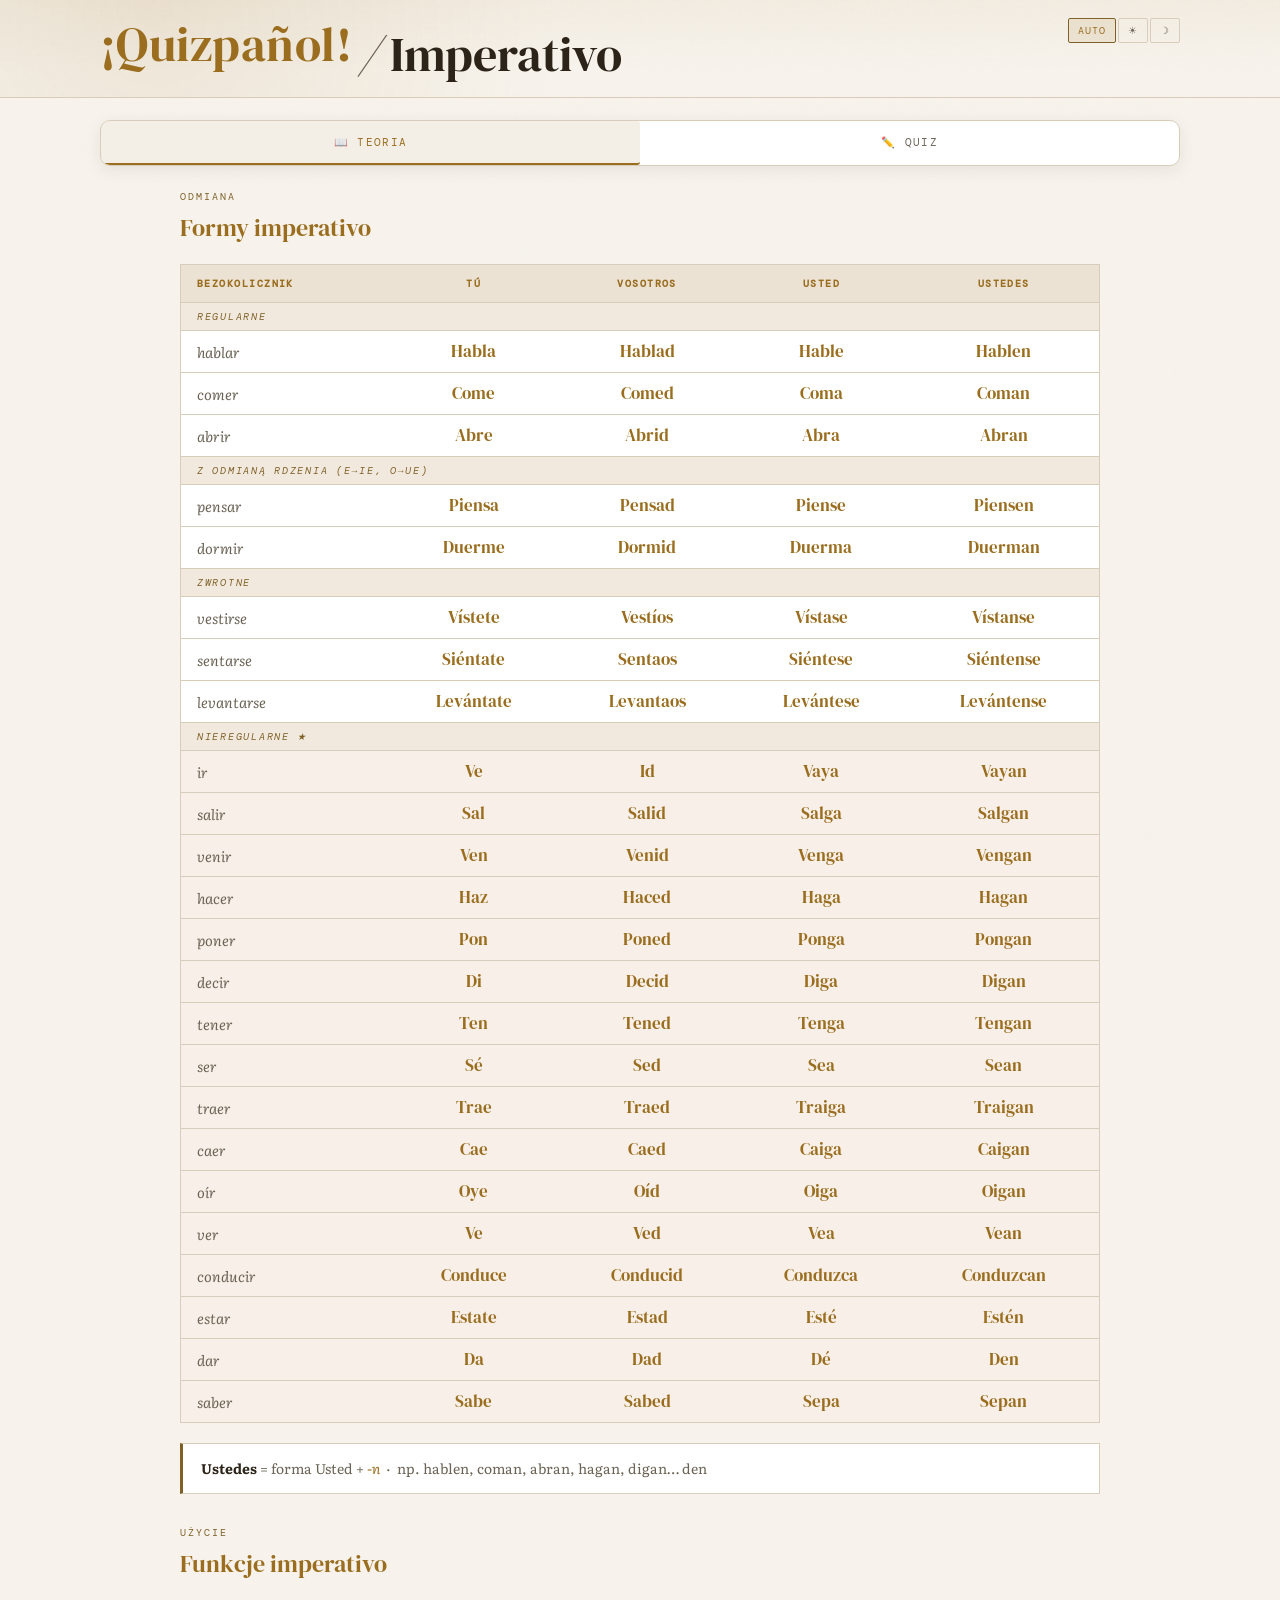
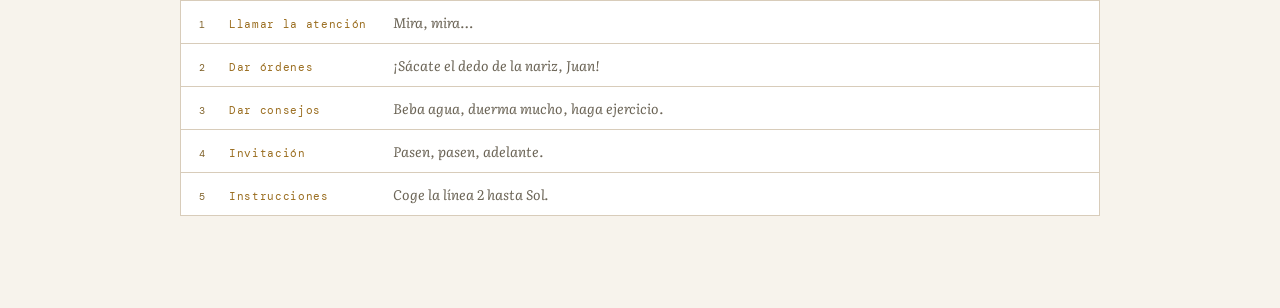
==== commit d95eb1dc: "feat(quiz): enhance Pretérito Perfecto logic and refine UI - Add reflexive verb support in Pretérito" ====
--- a/imperativo.html
+++ b/imperativo.html
@@ -3,7 +3,7 @@
 <head>
 <meta charset="UTF-8">
 <meta name="viewport" content="width=device-width, initial-scale=1.0">
-<title>¡Quizpañol! · El Imperativo</title>
+<title>¡Quizpañol! · Imperativo</title>
 <link rel="stylesheet" href="style.css">
 <script>
   (function() {
@@ -19,7 +19,7 @@
     <a class="brand-name" href="index.html">¡Quizpañol!</a>
     <nav class="breadcrumb" aria-label="Breadcrumb">
       <span class="crumb-slash" aria-hidden="true">/</span>
-      <span aria-current="page">El Imperativo</span>
+      <span aria-current="page">Imperativo</span>
     </nav>
     <div class="theme-switch" role="group" aria-label="Motyw">
       <button class="theme-btn" data-theme-val="auto" onclick="setTheme('auto')" title="Automatyczny (systemowy)">Auto</button>
@@ -68,22 +68,22 @@
       <tr><td>levantarse</td><td>Levántate</td><td>Levantaos</td><td>Levántese</td><td>Levántense</td></tr>
 
       <tr class="section-row"><td colspan="5">Nieregularne ★</td></tr>
-      <tr class="irreg"><td>ir <span class="badge">irreg.</span></td><td>Ve</td><td>Id</td><td>Vaya</td><td>Vayan</td></tr>
-      <tr class="irreg"><td>salir <span class="badge">irreg.</span></td><td>Sal</td><td>Salid</td><td>Salga</td><td>Salgan</td></tr>
-      <tr class="irreg"><td>venir <span class="badge">irreg.</span></td><td>Ven</td><td>Venid</td><td>Venga</td><td>Vengan</td></tr>
-      <tr class="irreg"><td>hacer <span class="badge">irreg.</span></td><td>Haz</td><td>Haced</td><td>Haga</td><td>Hagan</td></tr>
-      <tr class="irreg"><td>poner <span class="badge">irreg.</span></td><td>Pon</td><td>Poned</td><td>Ponga</td><td>Pongan</td></tr>
-      <tr class="irreg"><td>decir <span class="badge">irreg.</span></td><td>Di</td><td>Decid</td><td>Diga</td><td>Digan</td></tr>
-      <tr class="irreg"><td>tener <span class="badge">irreg.</span></td><td>Ten</td><td>Tened</td><td>Tenga</td><td>Tengan</td></tr>
-      <tr class="irreg"><td>ser <span class="badge">irreg.</span></td><td>Sé</td><td>Sed</td><td>Sea</td><td>Sean</td></tr>
-      <tr class="irreg"><td>traer <span class="badge">irreg.</span></td><td>Trae</td><td>Traed</td><td>Traiga</td><td>Traigan</td></tr>
-      <tr class="irreg"><td>caer <span class="badge">irreg.</span></td><td>Cae</td><td>Caed</td><td>Caiga</td><td>Caigan</td></tr>
-      <tr class="irreg"><td>oír <span class="badge">irreg.</span></td><td>Oye</td><td>Oíd</td><td>Oiga</td><td>Oigan</td></tr>
-      <tr class="irreg"><td>ver <span class="badge">irreg.</span></td><td>Ve</td><td>Ved</td><td>Vea</td><td>Vean</td></tr>
-      <tr class="irreg"><td>conducir <span class="badge">irreg.</span></td><td>Conduce</td><td>Conducid</td><td>Conduzca</td><td>Conduzcan</td></tr>
-      <tr class="irreg"><td>estar <span class="badge">irreg.</span></td><td>Estate</td><td>Estad</td><td>Esté</td><td>Estén</td></tr>
-      <tr class="irreg"><td>dar <span class="badge">irreg.</span></td><td>Da</td><td>Dad</td><td>Dé</td><td>Den</td></tr>
-      <tr class="irreg"><td>saber <span class="badge">irreg.</span></td><td>Sabe</td><td>Sabed</td><td>Sepa</td><td>Sepan</td></tr>
+      <tr class="irreg"><td>ir</td><td>Ve</td><td>Id</td><td>Vaya</td><td>Vayan</td></tr>
+      <tr class="irreg"><td>salir</td><td>Sal</td><td>Salid</td><td>Salga</td><td>Salgan</td></tr>
+      <tr class="irreg"><td>venir</td><td>Ven</td><td>Venid</td><td>Venga</td><td>Vengan</td></tr>
+      <tr class="irreg"><td>hacer</td><td>Haz</td><td>Haced</td><td>Haga</td><td>Hagan</td></tr>
+      <tr class="irreg"><td>poner</td><td>Pon</td><td>Poned</td><td>Ponga</td><td>Pongan</td></tr>
+      <tr class="irreg"><td>decir</td><td>Di</td><td>Decid</td><td>Diga</td><td>Digan</td></tr>
+      <tr class="irreg"><td>tener</td><td>Ten</td><td>Tened</td><td>Tenga</td><td>Tengan</td></tr>
+      <tr class="irreg"><td>ser</td><td>Sé</td><td>Sed</td><td>Sea</td><td>Sean</td></tr>
+      <tr class="irreg"><td>traer</td><td>Trae</td><td>Traed</td><td>Traiga</td><td>Traigan</td></tr>
+      <tr class="irreg"><td>caer</td><td>Cae</td><td>Caed</td><td>Caiga</td><td>Caigan</td></tr>
+      <tr class="irreg"><td>oír</td><td>Oye</td><td>Oíd</td><td>Oiga</td><td>Oigan</td></tr>
+      <tr class="irreg"><td>ver</td><td>Ve</td><td>Ved</td><td>Vea</td><td>Vean</td></tr>
+      <tr class="irreg"><td>conducir</td><td>Conduce</td><td>Conducid</td><td>Conduzca</td><td>Conduzcan</td></tr>
+      <tr class="irreg"><td>estar</td><td>Estate</td><td>Estad</td><td>Esté</td><td>Estén</td></tr>
+      <tr class="irreg"><td>dar</td><td>Da</td><td>Dad</td><td>Dé</td><td>Den</td></tr>
+      <tr class="irreg"><td>saber</td><td>Sabe</td><td>Sabed</td><td>Sepa</td><td>Sepan</td></tr>
     </tbody>
   </table>
 
@@ -130,6 +130,16 @@
 <div class="quiz-wrap">
 
   <div class="filter-rows">
+    <div>
+      <div class="filter-row-label">Typ</div>
+      <div class="mode-row" id="row-typ">
+        <button class="mode-btn active" onclick="setType('all', event)">Wszystkie</button>
+        <button class="mode-btn" onclick="setType('regularne', event)">Regularne</button>
+        <button class="mode-btn" onclick="setType('rdzen', event)">Z odmianą rdzenia</button>
+        <button class="mode-btn" onclick="setType('zwrotne', event)">Zwrotne</button>
+        <button class="mode-btn" onclick="setType('nieregularne', event)">Nieregularne</button>
+      </div>
+    </div>
     <div>
       <div class="filter-row-label">Osoba</div>
       <div class="mode-row" id="row-osoba">
@@ -138,16 +148,6 @@
         <button class="mode-btn" onclick="setMode('vosotros', event)">Vosotros</button>
         <button class="mode-btn" onclick="setMode('usted', event)">Usted</button>
         <button class="mode-btn" onclick="setMode('ustedes', event)">Ustedes</button>
-      </div>
-    </div>
-    <div>
-      <div class="filter-row-label">Typ</div>
-      <div class="mode-row" id="row-typ">
-        <button class="mode-btn active" onclick="setType('all', event)">Wszystkie</button>
-        <button class="mode-btn" onclick="setType('regularne', event)">Regularne</button>
-        <button class="mode-btn" onclick="setType('rdzen', event)">Z odmianą rdzenia</button>
-        <button class="mode-btn" onclick="setType('zwrotne', event)">Zwrotne</button>
-        <button class="mode-btn" onclick="setType('nieregularne', event)">Nieregularne</button>
       </div>
     </div>
   </div>
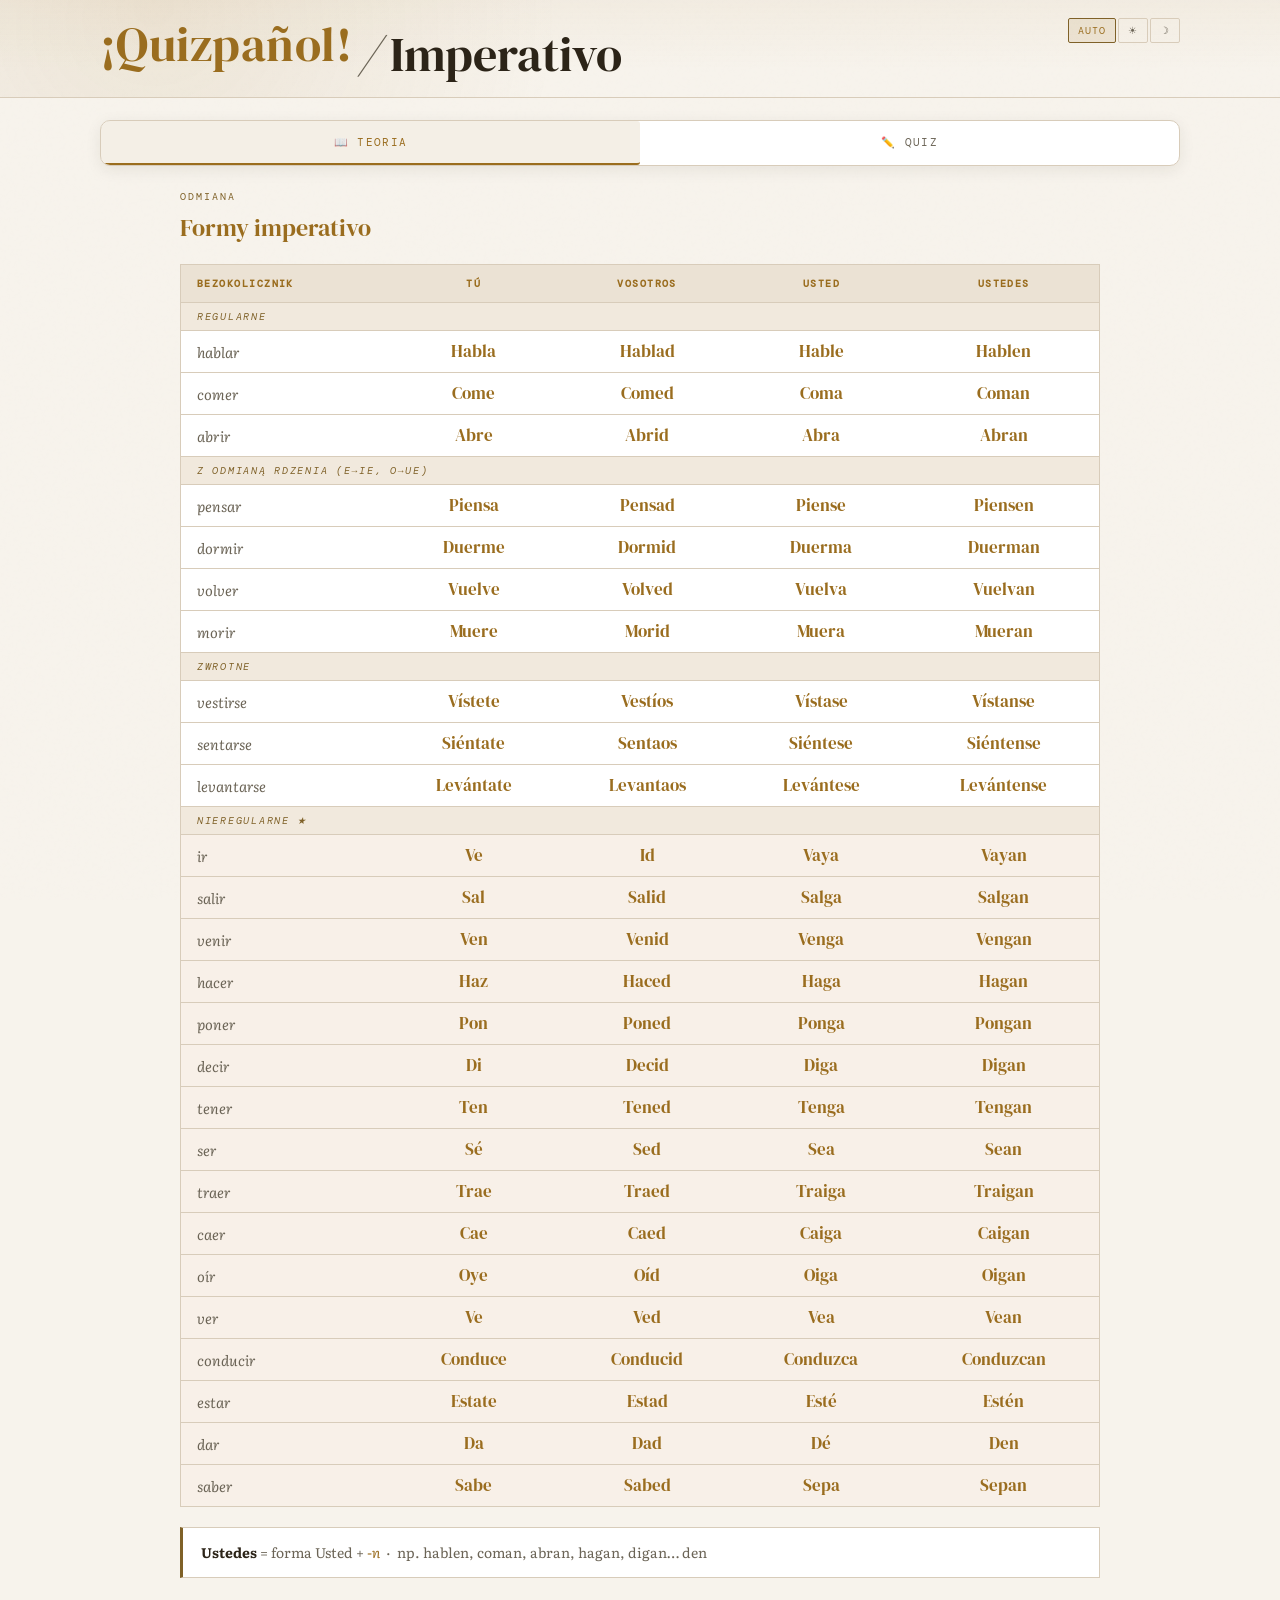
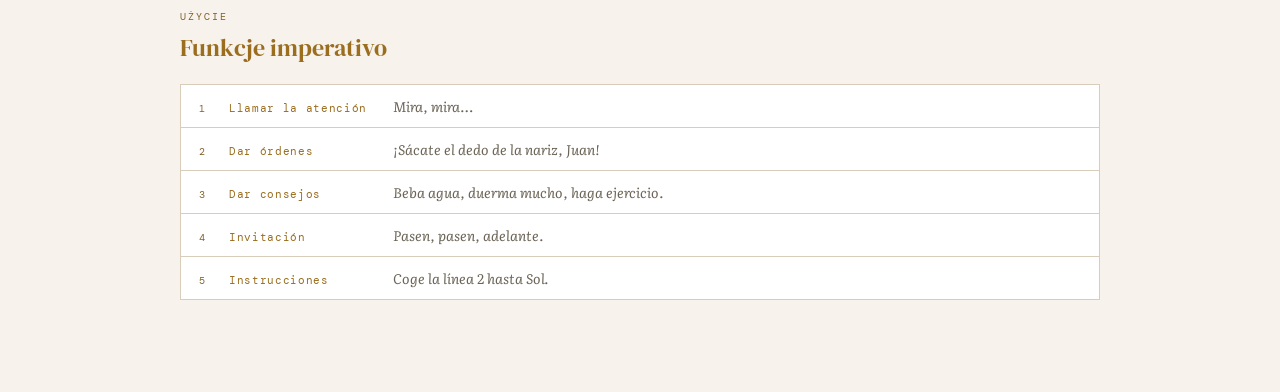
==== commit 9bdf1019: "Extract shared quiz engine into quiz.js (#12). Closes #11 * Initial plan  * refactor: extract shared" ====
--- a/imperativo.html
+++ b/imperativo.html
@@ -61,6 +61,8 @@
       <tr class="section-row"><td colspan="5">Z odmianą rdzenia (e→ie, o→ue)</td></tr>
       <tr><td>pensar</td><td>Piensa</td><td>Pensad</td><td>Piense</td><td>Piensen</td></tr>
       <tr><td>dormir</td><td>Duerme</td><td>Dormid</td><td>Duerma</td><td>Duerman</td></tr>
+      <tr><td>volver</td><td>Vuelve</td><td>Volved</td><td>Vuelva</td><td>Vuelvan</td></tr>
+      <tr><td>morir</td><td>Muere</td><td>Morid</td><td>Muera</td><td>Mueran</td></tr>
 
       <tr class="section-row"><td colspan="5">Zwrotne</td></tr>
       <tr><td>vestirse</td><td>Vístete</td><td>Vestíos</td><td>Vístase</td><td>Vístanse</td></tr>
@@ -164,22 +166,17 @@
 
 </main>
 
+<script src="quiz.js"></script>
 <script>
-// Switch between theory and quiz tabs
-function showTab(id, btn) {
-  document.querySelectorAll('.section').forEach(s => s.classList.remove('active'));
-  document.querySelectorAll('.tab').forEach(b => b.classList.remove('active'));
-  document.getElementById('tab-' + id).classList.add('active');
-  btn.classList.add('active');
-}
-
-// Data format: [infinitive, tu, vosotros, x, ustedes]
+// Data format: [infinitive, tu, vosotros, usted, ustedes]
 const ALL_VERBS = [
   ["hablar",    "Habla",     "Hablad",    "Hable",    "Hablen"],
   ["comer",     "Come",      "Comed",     "Coma",     "Coman"],
   ["abrir",     "Abre",      "Abrid",     "Abra",     "Abran"],
   ["pensar",    "Piensa",    "Pensad",    "Piense",   "Piensen"],
   ["dormir",    "Duerme",    "Dormid",    "Duerma",   "Duerman"],
+  ["volver",    "Vuelve",    "Volved",    "Vuelva",   "Vuelvan"],
+  ["morir",     "Muere",     "Morid",     "Muera",    "Mueran"],
   ["vestirse",  "Vístete",   "Vestíos",   "Vístase",  "Vístanse"],
   ["sentarse",  "Siéntate",  "Sentaos",   "Siéntese", "Siéntense"],
   ["levantarse","Levántate", "Levantaos", "Levántese","Levántense"],
@@ -204,41 +201,26 @@
 // Verb type categories
 const VERB_TYPE = {
   hablar: 'regularne', comer: 'regularne', abrir: 'regularne',
-  pensar: 'rdzen', dormir: 'rdzen',
+  pensar: 'rdzen', dormir: 'rdzen', volver: 'rdzen', morir: 'rdzen',
   vestirse: 'zwrotne', sentarse: 'zwrotne', levantarse: 'zwrotne',
 };
 function getType(verb) { return VERB_TYPE[verb] || 'nieregularne'; }
 
 const PERSONS = ["Tú","Vosotros","Usted","Ustedes"];
 const COL = [1, 2, 3, 4];
-let mode = 'all', typeFilter = 'all', cards = [], idx = 0, correct = 0, wrong = 0, accent = 0, answered = false, mistakes = [];
-
-// Normalize user input for accent/mark-insensitive comparison
-function normalize(s) {
-  return s.trim().replace(/[¡!]/g,'').toLowerCase()
-         .normalize('NFD').replace(/[\u0300-\u036f]/g,'');
-}
-
-// Normalize only case and punctuation, keep accents
-function normalizeSoft(s) {
-  return s.trim().replace(/[¡!]/g,'').toLowerCase();
-}
+let mode = 'all', typeFilter = 'all';
 
 // Build and shuffle quiz cards
 function buildCards() {
-  let list = [];
+  const list = [];
   ALL_VERBS.forEach(v => {
     if (typeFilter !== 'all' && getType(v[0]) !== typeFilter) return;
     PERSONS.forEach((p, i) => {
       if (mode === 'all' || mode === p.toLowerCase())
-        list.push({ verb: v[0], person: p, answer: v[COL[i]], prompt: `Podaj formę <strong>${p}</strong> od czasownika <strong>${v[0]}</strong>` });
+        list.push({ verb: v[0], person: p, answer: v[COL[i]], hint: 'Tryb rozkazujący · Imperativo', prompt: `Podaj formę <strong>${p}</strong> od czasownika <strong>${v[0]}</strong>` });
     });
   });
-  for (let i = list.length - 1; i > 0; i--) {
-    const j = Math.floor(Math.random() * (i + 1));
-    [list[i], list[j]] = [list[j], list[i]];
-  }
-  return list;
+  return shuffleArray(list);
 }
 
 function setMode(m, e) {
@@ -255,159 +237,23 @@
   startQuiz();
 }
 
-function startQuiz() {
-  cards = buildCards();
-  idx = 0; correct = 0; wrong = 0; accent = 0; mistakes = [];
-  if (cards.length === 0) { renderEmpty(); return; }
-  renderCard();
-}
-
-function updateProgress() {
-  const pct = cards.length > 0 ? idx / cards.length * 100 : 0;
-  document.getElementById('progressFill').style.width = pct + '%';
-  document.getElementById('progressText').textContent = idx + ' / ' + cards.length;
-}
-
-function renderEmpty() {
-  updateProgress();
-  document.getElementById('quizArea').innerHTML =
-    '<div class="empty-filters">Brak pytań dla wybranych filtrów.</div>';
-}
-
-// Render the current quiz card
-function renderCard() {
-  updateProgress();
-  const area = document.getElementById('quizArea');
-  if (idx >= cards.length) { renderScore(); return; }
-  answered = false;
-  const c = cards[idx];
-  area.innerHTML = `
-    <div class="card">
-      <div class="card-number">${idx + 1} z ${cards.length}</div>
-      <div class="prompt">${c.prompt}</div>
-      <div class="hint">Tryb rozkazujący · Imperativo</div>
-      <div class="input-row">
+initQuizEngine({
+  buildCards,
+  punctuationChars: '[¡!]',
+  inputRow: `<div class="input-row">
         <span class="excl">¡</span>
         <input type="text" id="ans" placeholder="wpisz formę…" autocomplete="off" autocorrect="off" spellcheck="false" />
         <span class="excl">!</span>
-      </div>
-      <div class="feedback" id="fb"></div>
-      <div class="btn-row">
-        <button class="btn-check" id="btnCheck" onclick="checkAnswer()">Sprawdź</button>
-        <button class="btn-skip" onclick="skipCard()">Pomiń</button>
-      </div>
-    </div>`;
-  const inp = document.getElementById('ans');
-  inp.focus();
-}
-
-window.addEventListener('keydown', e => {
-  if (e.key === 'Enter') {
-    const inp = document.getElementById('ans');
-    if (inp) {
-      if (!answered) checkAnswer();
-      else nextCard();
-    } else {
-      const btnRestart = document.querySelector('.btn-restart');
-      if (btnRestart) startQuiz();
-    }
+      </div>`,
+  formatAnswer: a => `¡${a}!`,
+  skipLabel: 'Forma',
+  scoreMessages: {
+    perfect: '¡Perfecto! Wszystko idealnie!',
+    great: 'Świetnie! Prawie bezbłędnie.',
+    ok: 'Dobrze, ale warto jeszcze poćwiczyć!',
+    bad: 'Warto poćwiczyć jeszcze raz!'
   }
 });
-
-// Check answer and prepare next step
-function checkAnswer() {
-  if (answered) return;
-  answered = true;
-  const c = cards[idx];
-  const inp = document.getElementById('ans');
-  const fb  = document.getElementById('fb');
-  document.getElementById('btnCheck').style.display = 'none';
-  const exactOk = normalizeSoft(inp.value) === normalizeSoft(c.answer);
-  const accentOk = normalize(inp.value) === normalize(c.answer);
-  if (exactOk) {
-    correct++; inp.classList.add('correct');
-    fb.textContent = '✓ Brawo!'; fb.className = 'feedback correct';
-  } else if (accentOk) {
-    // Content correct but missing/wrong accents
-    accent++;
-    inp.classList.add('accent-missing');
-    fb.innerHTML = `~ Treść poprawna, ale brakuje akcentów: <strong style="color:var(--correct)">¡${c.answer}!</strong>`;
-    fb.className = 'feedback accent-missing';
-    mistakes.push({ prompt: c.prompt, user: inp.value, correct: c.answer, type: 'accent' });
-  } else {
-    wrong++; inp.classList.add('wrong');
-    fb.innerHTML = `✗ Poprawna forma: <strong style="color:var(--correct)">¡${c.answer}!</strong>`;
-    fb.className = 'feedback wrong';
-    mistakes.push({ prompt: c.prompt, user: inp.value || '(brak)', correct: c.answer, type: 'wrong' });
-  }
-  inp.disabled = true;
-  document.querySelector('.btn-row').insertAdjacentHTML('afterbegin',
-    `<button class="btn-next" onclick="nextCard()">Dalej →</button>`);
-}
-
-function skipCard() {
-  if (answered) return;
-  answered = true; wrong++;
-  const c = cards[idx];
-  const inp = document.getElementById('ans');
-  inp.disabled = true;
-  const fb = document.getElementById('fb');
-  fb.innerHTML = `Forma: <strong style="color:var(--gold)">¡${c.answer}!</strong>`;
-  fb.className = 'feedback wrong';
-  mistakes.push({ prompt: c.prompt, user: '(pominięto)', correct: c.answer, type: 'wrong' });
-  document.getElementById('btnCheck').style.display = 'none';
-  document.querySelector('.btn-row').insertAdjacentHTML('afterbegin',
-    `<button class="btn-next" onclick="nextCard()">Dalej →</button>`);
-}
-
-function nextCard() { idx++; renderCard(); }
-
-// Final results screen
-function renderScore() {
-  const total = cards.length;
-  const pct = Math.round((correct + accent * 0.5) / total * 100);
-  const msg = pct === 100 ? '¡Perfecto! Wszystko idealnie!' :
-              pct >= 80  ? 'Świetnie! Prawie bezbłędnie.' :
-              pct >= 60  ? 'Dobrze, ale warto jeszcze poćwiczyć!' :
-                           'Warto poćwiczyć jeszcze raz!';
-  const accentStat = accent > 0
-    ? `<div class="stat"><div class="stat-val accent">${accent}</div><div class="stat-lbl">Bez akcentów</div></div>`
-    : '';
-
-  let mistakesHtml = '';
-  if (mistakes.length > 0) {
-    mistakesHtml = `
-      <div class="mistakes-list">
-        <div class="mistakes-title">Twoje potknięcia:</div>
-        ${mistakes.map(m => `
-          <div class="mistake-item">
-            <div class="mistake-prompt">${m.prompt}</div>
-            <div class="mistake-details">
-              <span class="mistake-val user">${m.user}</span>
-              <span class="mistake-val ${m.type}">¡${m.correct}!</span>
-            </div>
-          </div>
-        `).join('')}
-      </div>`;
-  }
-
-  document.getElementById('progressFill').style.width = '100%';
-  document.getElementById('progressText').textContent = total + ' / ' + total;
-  document.getElementById('quizArea').innerHTML = `
-    <div class="score-screen">
-      <div class="score-big">${pct}%</div>
-      <div class="score-label">Wynik końcowy</div>
-      <div class="stats">
-        <div class="stat"><div class="stat-val good">${correct}</div><div class="stat-lbl">Poprawnie</div></div>
-        ${accentStat}
-        <div class="stat"><div class="stat-val bad">${wrong}</div><div class="stat-lbl">Błędy</div></div>
-        <div class="stat"><div class="stat-val">${total}</div><div class="stat-lbl">Razem</div></div>
-      </div>
-      <div class="score-msg">${msg}</div>
-      <button class="btn-restart" onclick="startQuiz()">Jeszcze raz ↺</button>
-      ${mistakesHtml}
-    </div>`;
-}
 
 startQuiz();
 </script>
